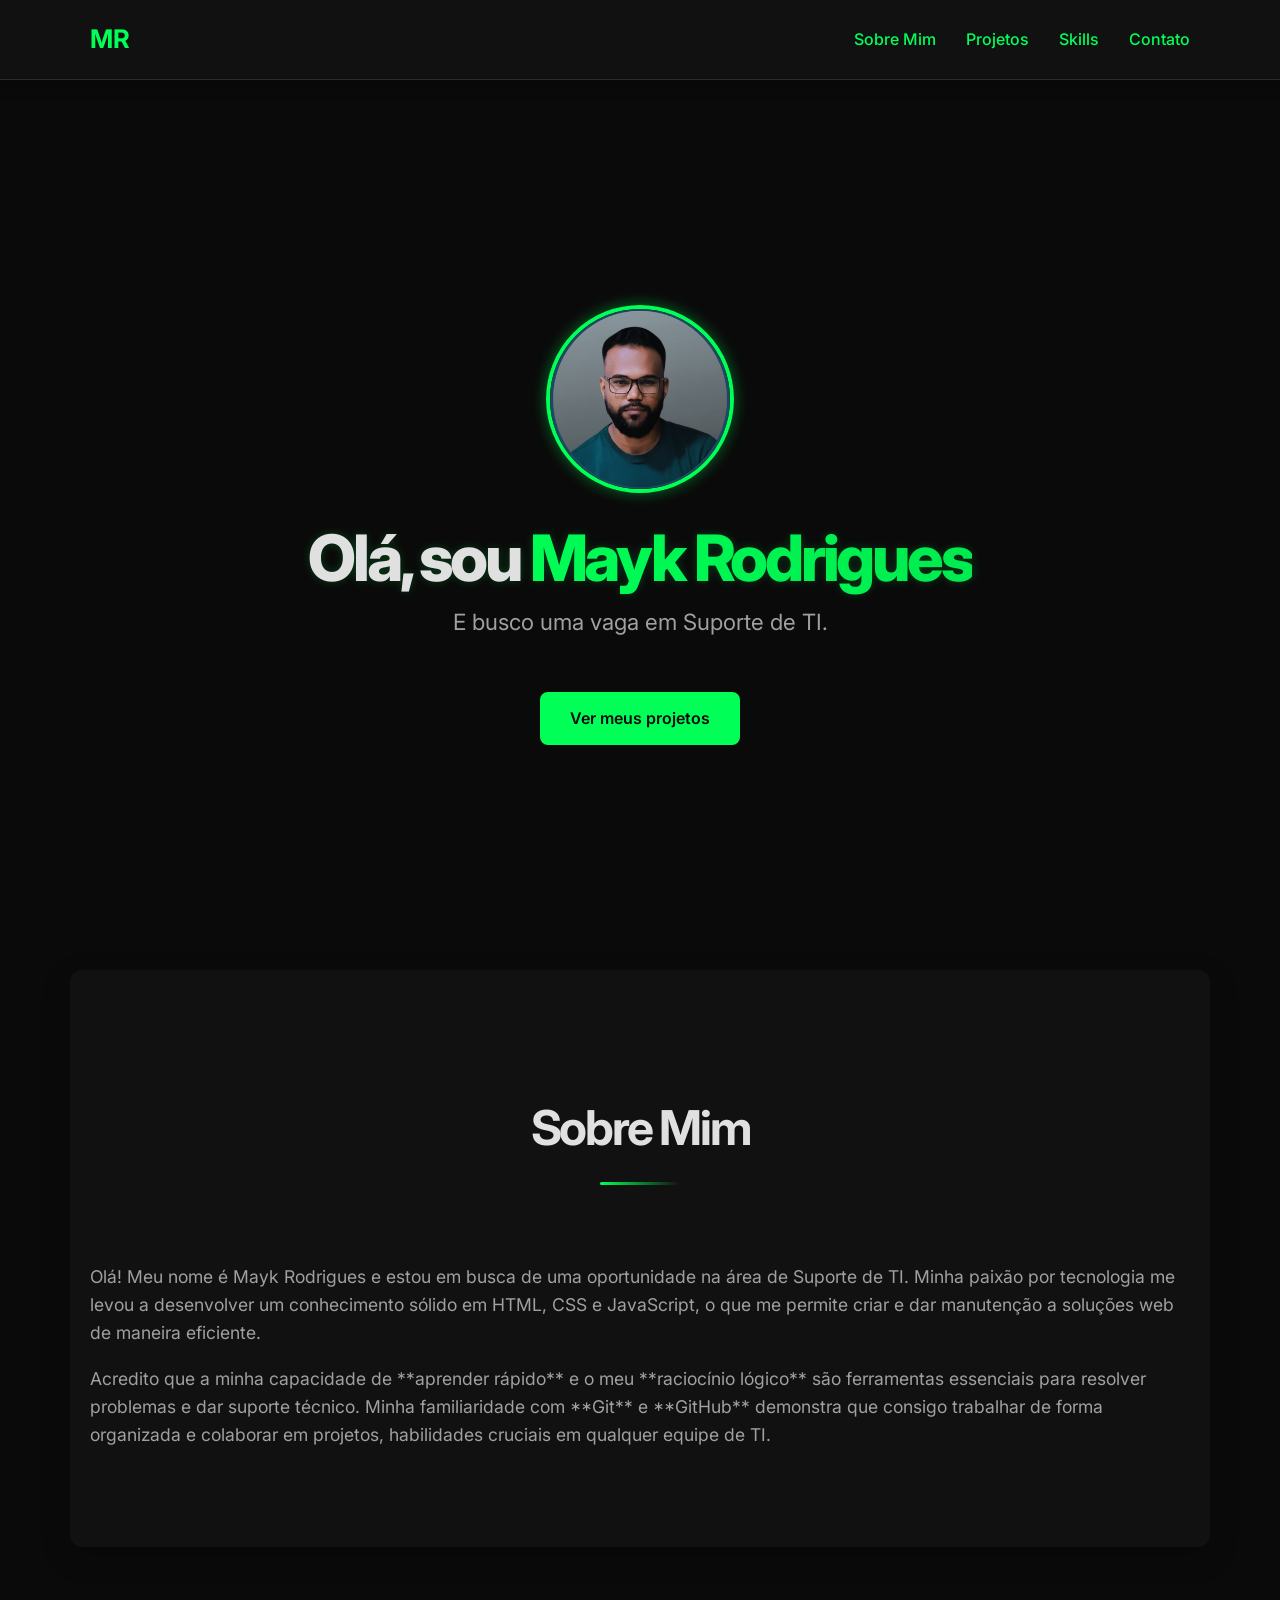
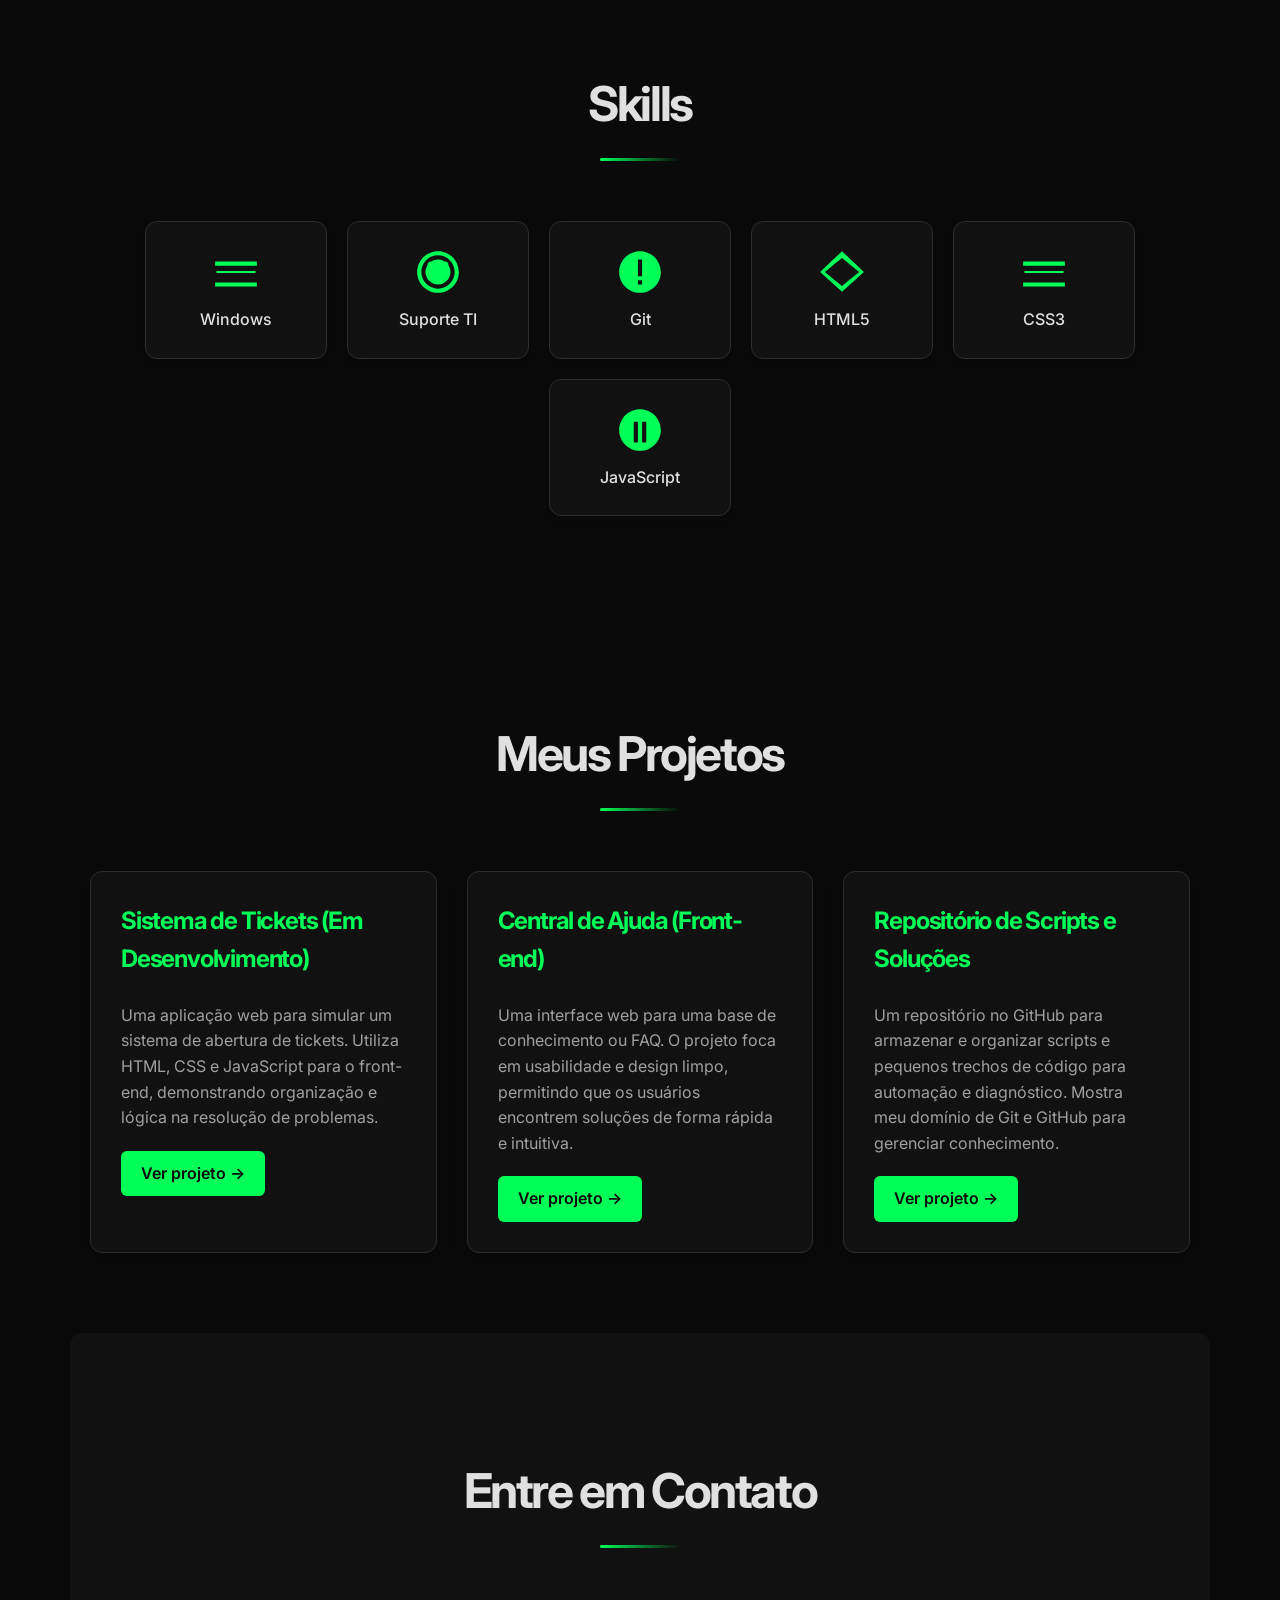
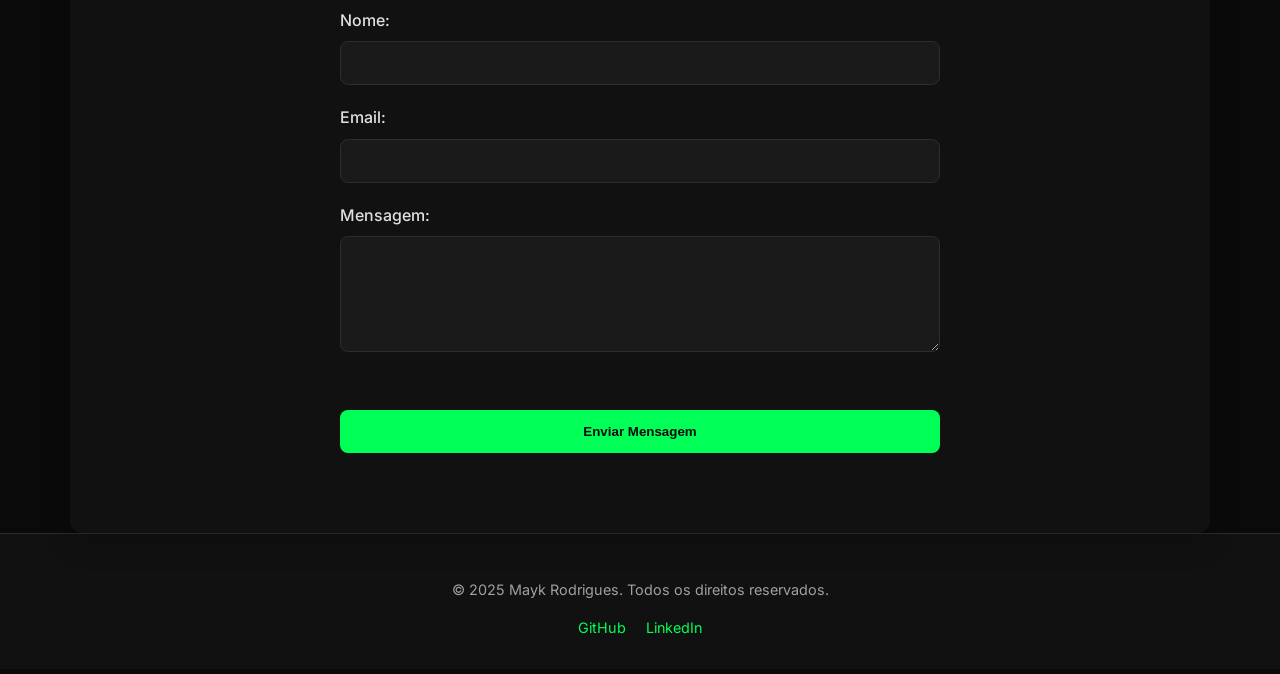
==== html/index.html @ 735a3ff5 "bugs corrigidos no index.html e style.css" ====
<!DOCTYPE html>
<html lang="pt-BR">
<head>
    <meta charset="UTF-8">
    <meta name="viewport" content="width=device-width, initial-scale=1.0">
    <title>Portfólio de Mayk Rodrigues - Suporte de TI</title>
    <link rel="preconnect" href="https://fonts.googleapis.com">
    <link rel="preconnect" href="https://fonts.gstatic.com" crossorigin>
    <link href="https://fonts.googleapis.com/css2?family=Inter:wght@300;400;500;600;700&display=swap" rel="stylesheet">
    <link href="https://unpkg.com/aos@2.3.1/dist/aos.css" rel="stylesheet">
    <link rel="stylesheet" href="/css/style.css">
</head>
<body>
    <header>
        <nav>
            <div class="logo">MR</div>
            <ul id="nav-list">
                <li><a href="#sobre">Sobre Mim</a></li>
                <li><a href="#projetos">Projetos</a></li>
                <li><a href="#skills">Skills</a></li>
                <li><a href="#contato">Contato</a></li>
            </ul>
            <div class="menu-toggle" id="menu-toggle">
                <span></span>
                <span></span>
                <span></span>
            </div>
        </nav>
    </header>

    <main>
        <section id="hero">
            <img src="/assets/perfil.png" 
                 alt="Foto de perfil de Mayk Rodrigues" 
                 class="profile-picture"
                 onerror="this.onerror=null;this.src='https://placehold.co/180x180/1A1A1A/A0A0A0?text=Foto'">
            <h1>Olá, sou <span>Mayk Rodrigues</span></h1>
            <p>E busco uma vaga em Suporte de TI.</p>
            <a href="#projetos" class="cta-button">Ver meus projetos</a>
        </section>

        <section id="sobre" data-aos="fade-up">
            <h2 class="section-title">Sobre Mim</h2>
            <div class="about-content">
                <div>
                    <p>Olá! Meu nome é Mayk Rodrigues e estou em busca de uma oportunidade na área de Suporte de TI. Minha paixão por tecnologia me levou a desenvolver um conhecimento sólido em HTML, CSS e JavaScript, o que me permite criar e dar manutenção a soluções web de maneira eficiente.</p>
                    <p>Acredito que a minha capacidade de **aprender rápido** e o meu **raciocínio lógico** são ferramentas essenciais para resolver problemas e dar suporte técnico. Minha familiaridade com **Git** e **GitHub** demonstra que consigo trabalhar de forma organizada e colaborar em projetos, habilidades cruciais em qualquer equipe de TI.</p>
                </div>
            </div>
        </section>

        <section id="skills" data-aos="fade-up">
            <h2 class="section-title">Skills</h2>
            <div class="skills-grid">
                <div class="skill-card">
                    <svg class="skill-icon" viewBox="0 0 24 24" fill="currentColor">
                        <path d="M2.5 12a.5.5 0 0 1 .5-.5h18a.5.5 0 0 1 0 1h-18a.5.5 0 0 1-.5-.5zM2 17h20v2H2v-2zM22 7H2v2h20V7z"/>
                    </svg>
                    <span>Windows</span>
                </div>
                <div class="skill-card">
                    <svg class="skill-icon" viewBox="0 0 24 24" fill="currentColor">
                        <path d="M12 2C6.48 2 2 6.48 2 12s4.48 10 10 10 10-4.48 10-10S17.52 2 12 2zm0 18c-4.41 0-8-3.59-8-8s3.59-8 8-8 8 3.59 8 8-3.59 8-8 8zM15.5 10c-.83 0-1.5-.67-1.5-1.5s.67-1.5 1.5-1.5 1.5.67 1.5 1.5-.67 1.5-1.5 1.5zM8.5 10c-.83 0-1.5-.67-1.5-1.5s.67-1.5 1.5-1.5 1.5.67 1.5 1.5-.67 1.5-1.5 1.5zM12 18c-3.31 0-6-2.69-6-6s2.69-6 6-6 6 2.69 6 6-2.69 6-6 6zm-2.5-4h5v2h-5z"/>
                    </svg>
                    <span>Suporte TI</span>
                </div>
                <div class="skill-card">
                    <svg class="skill-icon" viewBox="0 0 24 24" fill="currentColor">
                        <path d="M12 2C6.48 2 2 6.48 2 12s4.48 10 10 10 10-4.48 10-10S17.52 2 12 2zm1 16h-2v-2h2v2zm0-4h-2V6h2v8z"/>
                    </svg>
                    <span>Git</span>
                </div>
                <div class="skill-card">
                    <svg class="skill-icon" viewBox="0 0 24 24" fill="currentColor">
                        <path d="M22.5 12L12 2 1.5 12h2.25L12 5.25 20.25 12h2.25zM12 21.5L1.5 12h2.25L12 18.75 20.25 12h2.25L12 21.5z"/>
                    </svg>
                    <span>HTML5</span>
                </div>
                <div class="skill-card">
                    <svg class="skill-icon" viewBox="0 0 24 24" fill="currentColor">
                        <path d="M2.5 12a.5.5 0 0 1 .5-.5h18a.5.5 0 0 1 0 1h-18a.5.5 0 0 1-.5-.5zM2 17h20v2H2v-2zM22 7H2v2h20V7z"/>
                    </svg>
                    <span>CSS3</span>
                </div>
                <div class="skill-card">
                    <svg class="skill-icon" viewBox="0 0 24 24" fill="currentColor">
                        <path d="M12 2C6.48 2 2 6.48 2 12s4.48 10 10 10 10-4.48 10-10S17.52 2 12 2zm-1 16H9V8h2v10zm4 0h-2V8h2v10z"/>
                    </svg>
                    <span>JavaScript</span>
                </div>
            </div>
        </section>

        <section id="projetos" data-aos="fade-up">
            <h2 class="section-title">Meus Projetos</h2>
            <div class="project-grid">
                <div class="project-card" data-aos="fade-up" data-aos-delay="100">
                    <h3>Sistema de Tickets (Em Desenvolvimento)</h3>
                    <p>Uma aplicação web para simular um sistema de abertura de tickets. Utiliza HTML, CSS e JavaScript para o front-end, demonstrando organização e lógica na resolução de problemas.</p>
                    <a href="#" class="view-project">Ver projeto &rarr;</a>
                </div>
                <div class="project-card" data-aos="fade-up" data-aos-delay="200">
                    <h3>Central de Ajuda (Front-end)</h3>
                    <p>Uma interface web para uma base de conhecimento ou FAQ. O projeto foca em usabilidade e design limpo, permitindo que os usuários encontrem soluções de forma rápida e intuitiva.</p>
                    <a href="#" class="view-project">Ver projeto &rarr;</a>
                </div>
                <div class="project-card" data-aos="fade-up" data-aos-delay="300">
                    <h3>Repositório de Scripts e Soluções</h3>
                    <p>Um repositório no GitHub para armazenar e organizar scripts e pequenos trechos de código para automação e diagnóstico. Mostra meu domínio de Git e GitHub para gerenciar conhecimento.</p>
                    <a href="#" class="view-project">Ver projeto &rarr;</a>
                </div>
            </div>
        </section>

        <section id="contato" data-aos="fade-up">
            <h2 class="section-title">Entre em Contato</h2>
            <form id="contact-form">
                <div class="form-group">
                    <label for="name">Nome:</label>
                    <input type="text" id="name" name="name" required>
                </div>
                <div class="form-group">
                    <label for="email">Email:</label>
                    <input type="email" id="email" name="email" required>
                </div>
                <div class="form-group">
                    <label for="message">Mensagem:</label>
                    <textarea id="message" name="message" rows="5" required></textarea>
                </div>
                <button type="submit" class="cta-button">Enviar Mensagem</button>
            </form>
            <div id="form-message" class="hidden"></div>
        </section>
    </main>

    <footer>
        <p>&copy; 2025 Mayk Rodrigues. Todos os direitos reservados.</p>
        <div class="social-links">
            <a href="https://github.com/seu-usuario" target="_blank">GitHub</a>
            <a href="https://linkedin.com/in/seu-usuario" target="_blank">LinkedIn</a>
        </div>
    </footer>

    <script src="https://unpkg.com/aos@2.3.1/dist/aos.js" defer></script>
    <script src="/js/javascript.js" defer></script>
</body>
</html>
---- css/style.css ----
/* CSS Variables for a clean color palette */
:root {
    --bg-dark: #0A0A0A;
    --bg-medium: #111111;
    --bg-light: #1A1A1A;
    --accent-green: #00FF57;
    --accent-green-dark: #00E64E;
    --text-primary: #E0E0E0;
    --text-secondary: #A0A0A0;
    --border-color: #2D2D2D;
    --card-shadow: 0 4px 20px rgba(0, 255, 87, 0.1);
}

/* Base styles */
body {
    font-family: 'Inter', sans-serif;
    background-color: var(--bg-dark);
    color: var(--text-primary);
    line-height: 1.6;
    margin: 0;
    padding: 0;
    scroll-behavior: smooth;
    overflow-x: hidden;
}

h1, h2, h3 {
    font-weight: 700;
    color: var(--text-primary);
    letter-spacing: -0.05em;
}

a {
    text-decoration: none;
    color: var(--accent-green);
    transition: color 0.3s ease;
}

a:hover {
    color: var(--accent-green-dark);
}

section {
    padding: 80px 20px;
    max-width: 1100px;
    margin: 0 auto;
}

/* Header & Navigation */
header {
    background-color: var(--bg-medium);
    padding: 1.2rem 0;
    position: sticky;
    top: 0;
    z-index: 1000;
    box-shadow: 0 4px 15px rgba(0, 0, 0, 0.3);
    border-bottom: 1px solid var(--border-color);
}

nav {
    display: flex;
    justify-content: space-between;
    align-items: center;
    max-width: 1100px;
    margin: 0 auto;
    padding: 0 20px;
}

.logo {
    font-size: 1.6rem;
    font-weight: 700;
    color: var(--accent-green);
}

nav ul {
    list-style: none;
    display: flex;
    margin: 0;
    padding: 0;
    gap: 30px;
}

nav ul li a {
    font-weight: 500;
    transition: color 0.3s ease, transform 0.3s ease;
    position: relative;
}

/* Sublinhado animado */
nav ul li a::after {
    content: '';
    position: absolute;
    width: 0;
    height: 2px;
    bottom: -5px;
    left: 0;
    background-color: var(--accent-green);
    transition: width 0.3s ease;
}

nav ul li a:hover {
    color: var(--accent-green);
    transform: translateY(-2px);
}

nav ul li a:hover::after {
    width: 100%;
}


.menu-toggle {
    display: none;
    cursor: pointer;
    flex-direction: column;
    gap: 6px;
}

.menu-toggle span {
    width: 25px;
    height: 3px;
    background-color: var(--text-primary);
    border-radius: 2px;
    transition: all 0.3s ease;
}

/* Hero Section */
#hero {
    display: flex;
    flex-direction: column;
    justify-content: center;
    align-items: center;
    min-height: calc(90vh - 80px); /* Ajustado para subir a seção */
    text-align: center;
    position: relative;
}


.profile-picture {
    width: 180px;
    height: 180px;
    border-radius: 50%;
    border: 4px solid var(--accent-green);
    object-fit: cover;
    margin-bottom: 30px;
    animation: fadeInScale 1s ease-out;
    box-shadow: 0 0 15px rgba(0, 255, 87, 0.4);
}

#hero h1 {
    font-size: clamp(2.5rem, 5vw, 4.5rem);
    margin: 0;
    line-height: 1.1;
    font-weight: 800;
    text-shadow: 0 0 10px rgba(0, 255, 87, 0.2);
    animation: fadeInScale 1s ease-out;
}

#hero h1 span {
    font-weight: 800;
    background: linear-gradient(45deg, var(--accent-green), var(--accent-green-dark));
    -webkit-background-clip: text;
    -webkit-text-fill-color: transparent;
}

#hero p {
    font-size: clamp(1rem, 2vw, 1.4rem);
    color: var(--text-secondary);
    margin-top: 10px;
    animation: fadeIn 1.2s ease-out;
}

.cta-button {
    display: inline-block;
    background: var(--accent-green);
    color: var(--bg-dark);
    padding: 14px 30px;
    border-radius: 8px;
    font-weight: 600;
    transition: transform 0.3s ease, box-shadow 0.3s ease;
    margin-top: 30px;
    border: none;
    cursor: pointer;
}

.cta-button:hover {
    transform: translateY(-3px);
    box-shadow: 0 8px 25px rgba(0, 255, 87, 0.4);
}

/* About & Projects Sections */
.section-title {
    text-align: center;
    font-size: clamp(2rem, 4vw, 3rem);
    margin-bottom: 60px;
    position: relative;
    font-weight: 700;
}

.section-title::after {
    content: '';
    display: block;
    width: 80px;
    height: 3px;
    background: linear-gradient(90deg, var(--accent-green), transparent);
    margin: 15px auto 0;
    border-radius: 2px;
}

#sobre {
    background-color: var(--bg-medium);
    border-radius: 12px;
    box-shadow: 0 10px 30px rgba(0, 0, 0, 0.2);
}

.about-content {
    display: grid;
    grid-template-columns: 1fr;
    gap: 40px;
    text-align: left;
}

.about-content p {
    font-size: 1.1rem;
    color: var(--text-secondary);
}

.skills-container {
    display: flex;
    justify-content: center;
    align-items: center;
    flex-direction: column;
}

.skills-grid {
    display: flex;
    flex-wrap: wrap;
    justify-content: center;
    gap: 20px;
    margin-top: 20px;
}

.skill-card {
    display: flex;
    flex-direction: column;
    align-items: center;
    justify-content: center;
    text-align: center;
    background-color: var(--bg-medium);
    color: var(--accent-green);
    padding: 25px 30px;
    border-radius: 12px;
    box-shadow: 0 4px 15px rgba(0, 0, 0, 0.3);
    border: 1px solid var(--border-color);
    transition: transform 0.3s ease, box-shadow 0.3s ease;
    width: 120px; /* fixed width for better grid alignment */
}

.skill-card:hover {
    transform: translateY(-5px);
    box-shadow: var(--card-shadow);
}

.skill-icon {
    width: 50px;
    height: 50px;
    margin-bottom: 10px;
    fill: var(--accent-green);
    transition: fill 0.3s ease;
}

.skill-card:hover .skill-icon {
    fill: var(--accent-green-dark);
}

.skill-card span {
    font-weight: 500;
    color: var(--text-primary);
}


.project-grid {
    display: grid;
    grid-template-columns: repeat(auto-fit, minmax(300px, 1fr));
    gap: 30px;
    margin-top: 40px;
}

.project-card {
    background-color: var(--bg-medium);
    padding: 30px;
    border-radius: 12px;
    box-shadow: 0 4px 15px rgba(0, 0, 0, 0.3);
    border: 1px solid var(--border-color);
    transition: transform 0.3s ease, box-shadow 0.3s ease;
}

.project-card:hover {
    transform: translateY(-8px);
    box-shadow: var(--card-shadow);
}

.project-card h3 {
    color: var(--accent-green);
    margin-top: 0;
    font-size: 1.5rem;
}

.project-card p {
    color: var(--text-secondary);
    margin-bottom: 20px;
}

.view-project {
    display: inline-block;
    background-color: var(--accent-green);
    color: var(--bg-dark);
    padding: 10px 20px;
    border-radius: 6px;
    font-weight: 600;
    transition: transform 0.2s ease, background-color 0.3s ease;
}

.view-project:hover {
    transform: scale(1.05);
    background-color: var(--accent-green-dark);
}


/* Contact Form */
#contato {
    background-color: var(--bg-medium);
    border-radius: 12px;
    box-shadow: 0 10px 30px rgba(0, 0, 0, 0.2);
}

#contato form {
    max-width: 600px;
    margin: 0 auto;
    display: flex;
    flex-direction: column;
    gap: 20px;
}

.form-group label {
    display: block;
    margin-bottom: 8px;
    font-weight: 500;
    color: var(--text-primary);
}

.form-group input,
.form-group textarea {
    width: 100%;
    padding: 12px;
    border: 1px solid var(--border-color);
    border-radius: 8px;
    background-color: var(--bg-light);
    color: var(--text-primary);
    font-size: 1rem;
    box-sizing: border-box;
    transition: border-color 0.3s ease, box-shadow 0.3s ease;
}

.form-group input:focus,
.form-group textarea:focus {
    outline: none;
    border-color: var(--accent-green);
    box-shadow: 0 0 10px rgba(0, 255, 87, 0.5);
}

#form-message {
    margin-top: 10px;
    padding: 15px;
    border-radius: 8px;
    font-weight: 600;
    text-align: center;
}

#form-message.success {
    background-color: #008000;
    color: white;
}

#form-message.error {
    background-color: #A00000;
    color: white;
}

.hidden {
    display: none;
}

/* Footer */
footer {
    background-color: var(--bg-medium);
    text-align: center;
    padding: 30px 20px;
    color: var(--text-secondary);
    border-top: 1px solid var(--border-color);
    font-size: 0.9rem;
}

.social-links {
    margin-top: 15px;
    display: flex;
    justify-content: center;
    gap: 20px;
}

/* Animations */
@keyframes fadeIn {
    from { opacity: 0; }
    to { opacity: 1; }
}

@keyframes fadeInScale {
    from { opacity: 0; transform: scale(0.95); }
    to { opacity: 1; transform: scale(1); }
}

/* Media Queries for Responsiveness */
@media (max-width: 768px) {
    nav ul {
        display: none;
        flex-direction: column;
        position: absolute;
        top: 80px;
        left: 0;
        width: 100%;
        background-color: var(--bg-medium);
        border-top: 1px solid var(--border-color);
        box-shadow: 0 5px 15px rgba(0, 0, 0, 0.4);
    }
    nav ul.active {
        display: flex;
    }
    nav ul li {
        text-align: center;
        margin: 0;
    }
    nav ul li a {
        display: block;
        padding: 15px;
    }
    .menu-toggle {
        display: flex;
    }
}
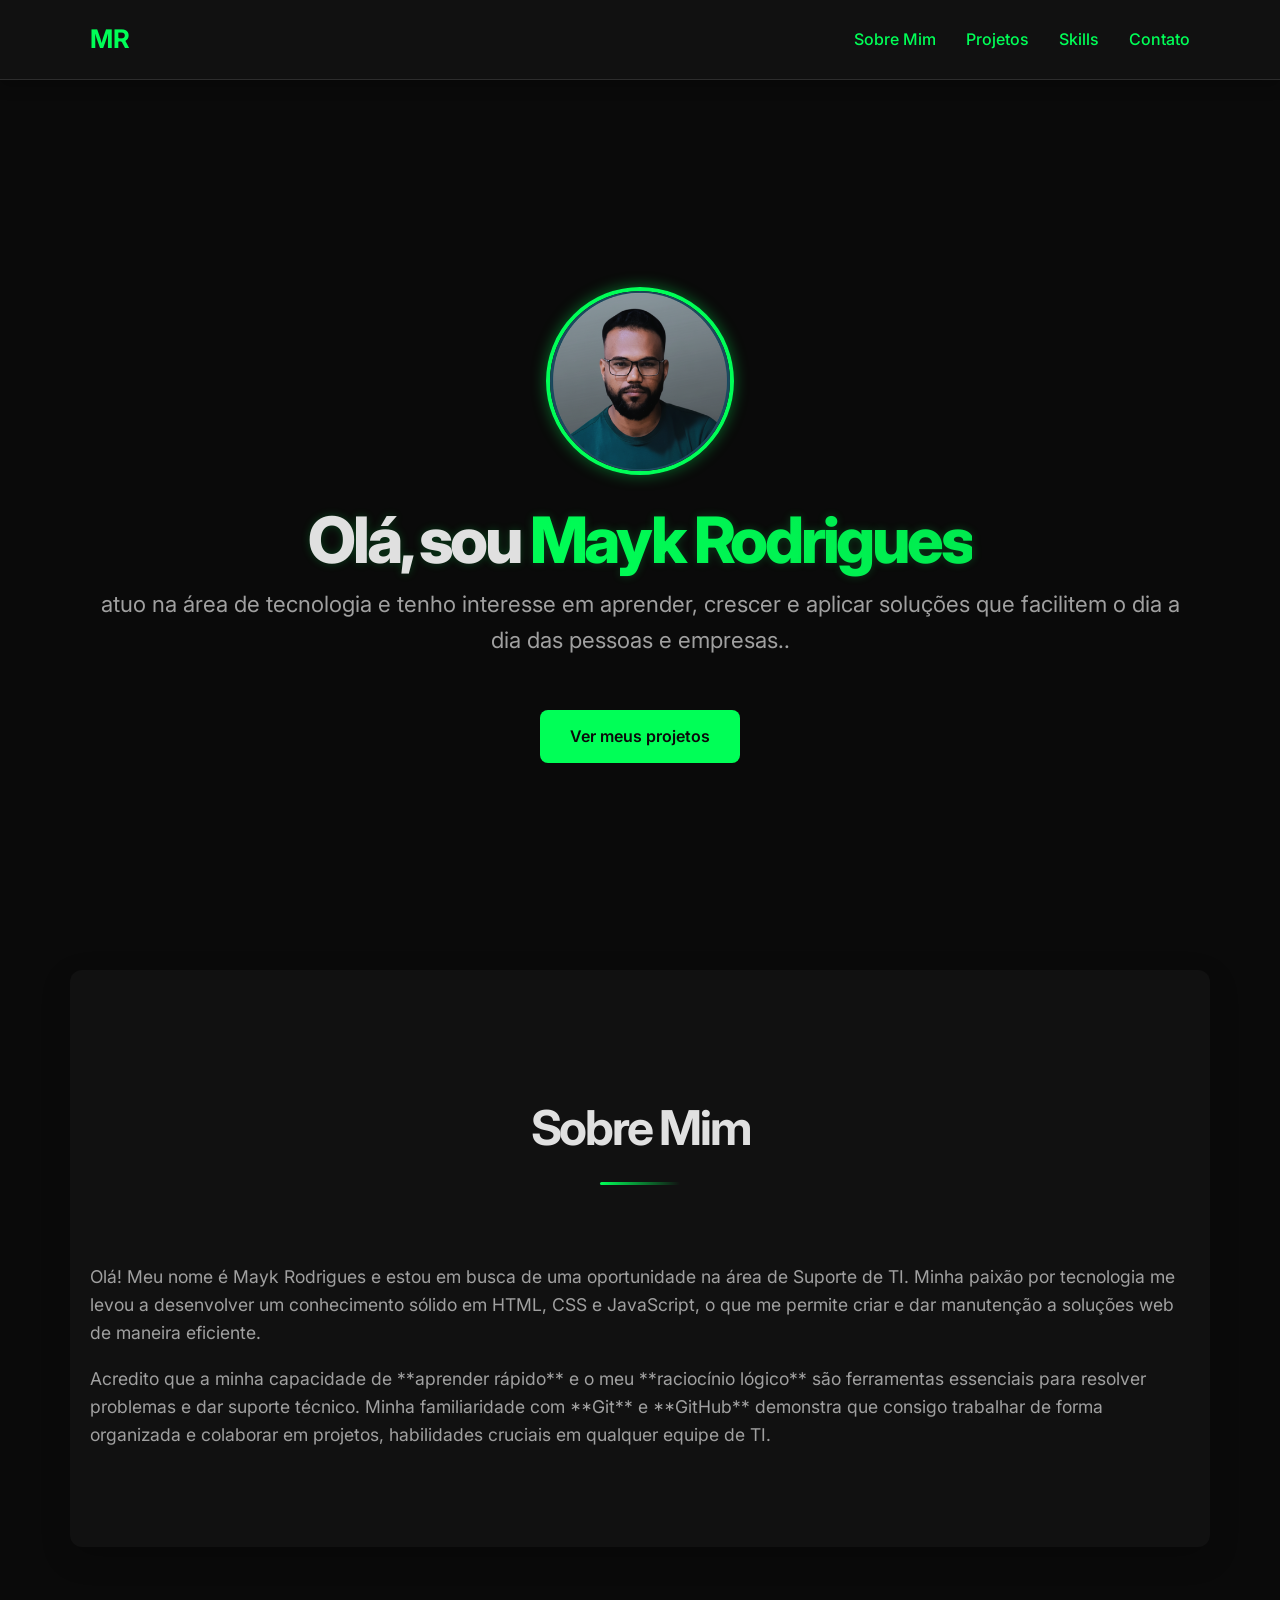
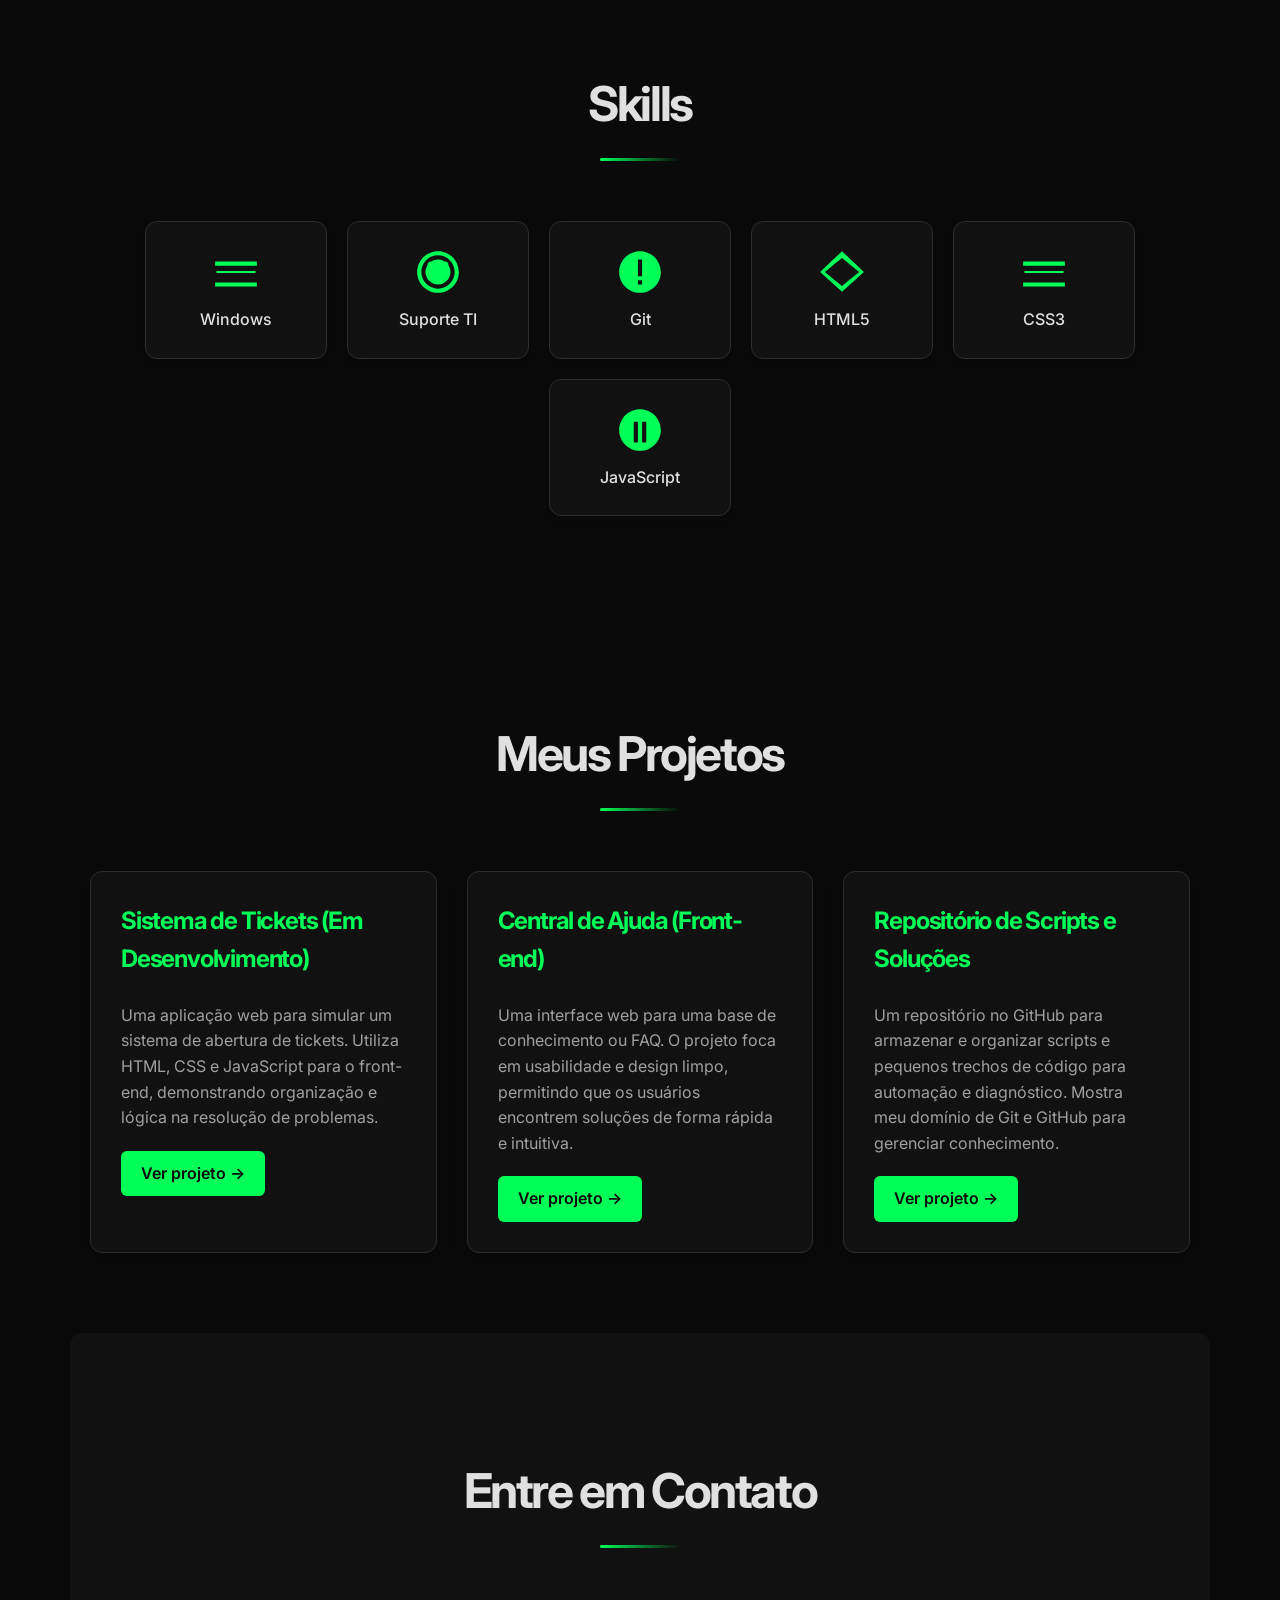
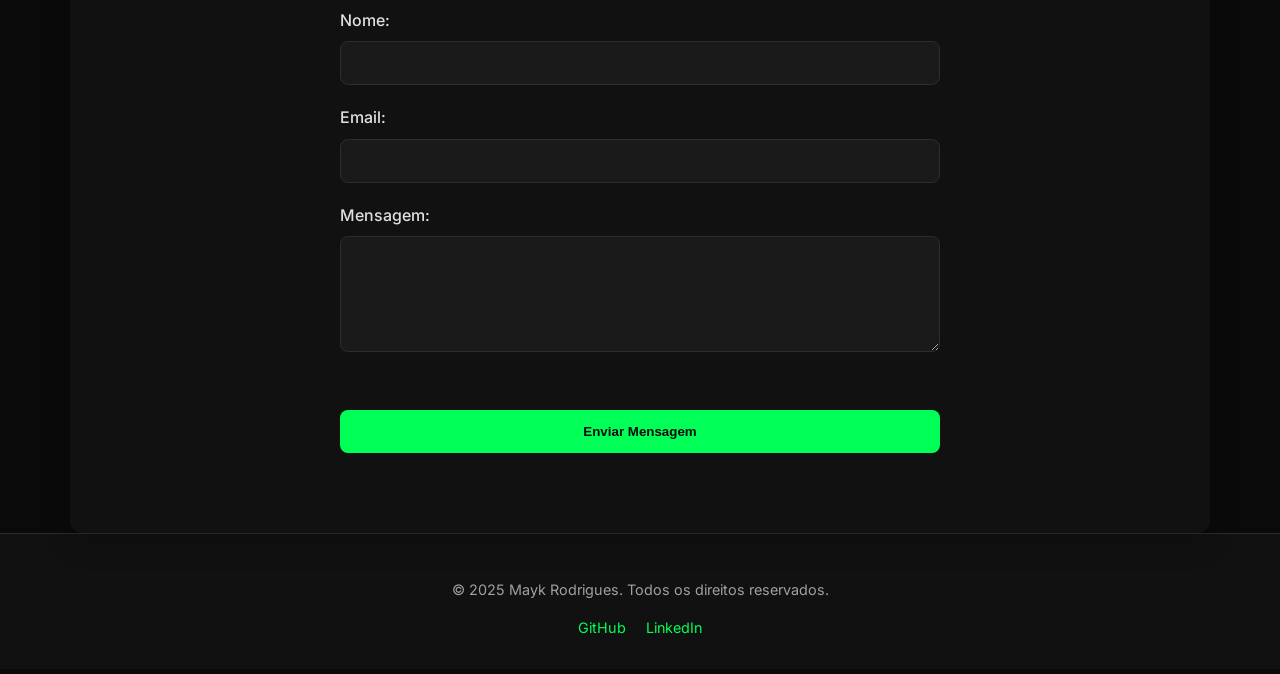
==== commit 500063e3: "alteraçao no style,css" ====
--- a/html/index.html
+++ b/html/index.html
@@ -35,7 +35,7 @@
                  class="profile-picture"
                  onerror="this.onerror=null;this.src='https://placehold.co/180x180/1A1A1A/A0A0A0?text=Foto'">
             <h1>Olá, sou <span>Mayk Rodrigues</span></h1>
-            <p>E busco uma vaga em Suporte de TI.</p>
+            <p>atuo na área de tecnologia e tenho interesse em aprender, crescer e aplicar soluções que facilitem o dia a dia das pessoas e empresas..</p>
             <a href="#projetos" class="cta-button">Ver meus projetos</a>
         </section>
 
--- a/css/style.css
+++ b/css/style.css
@@ -165,7 +165,7 @@
     font-size: clamp(1rem, 2vw, 1.4rem);
     color: var(--text-secondary);
     margin-top: 10px;
-    animation: fadeIn 1.2s ease-out;
+    animation: fadeIn 1.3s ease-out;
 }
 
 .cta-button {
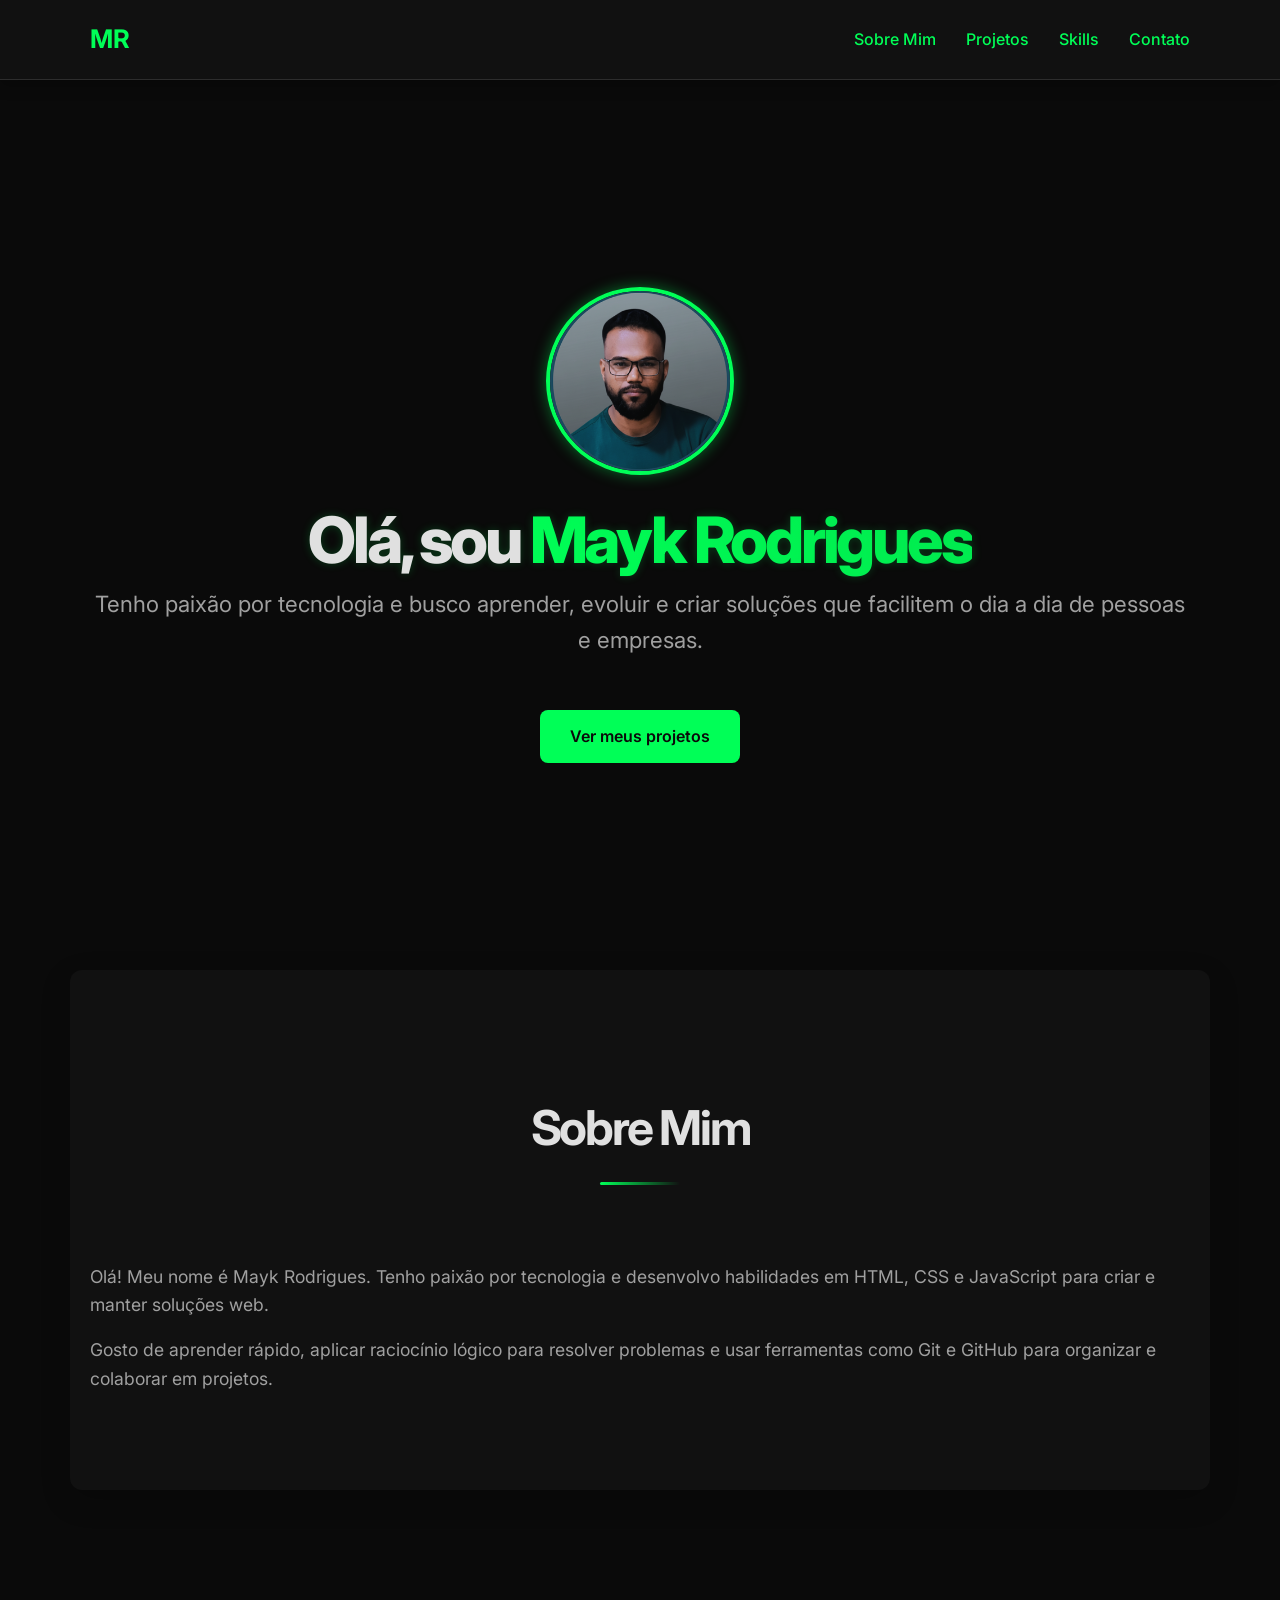
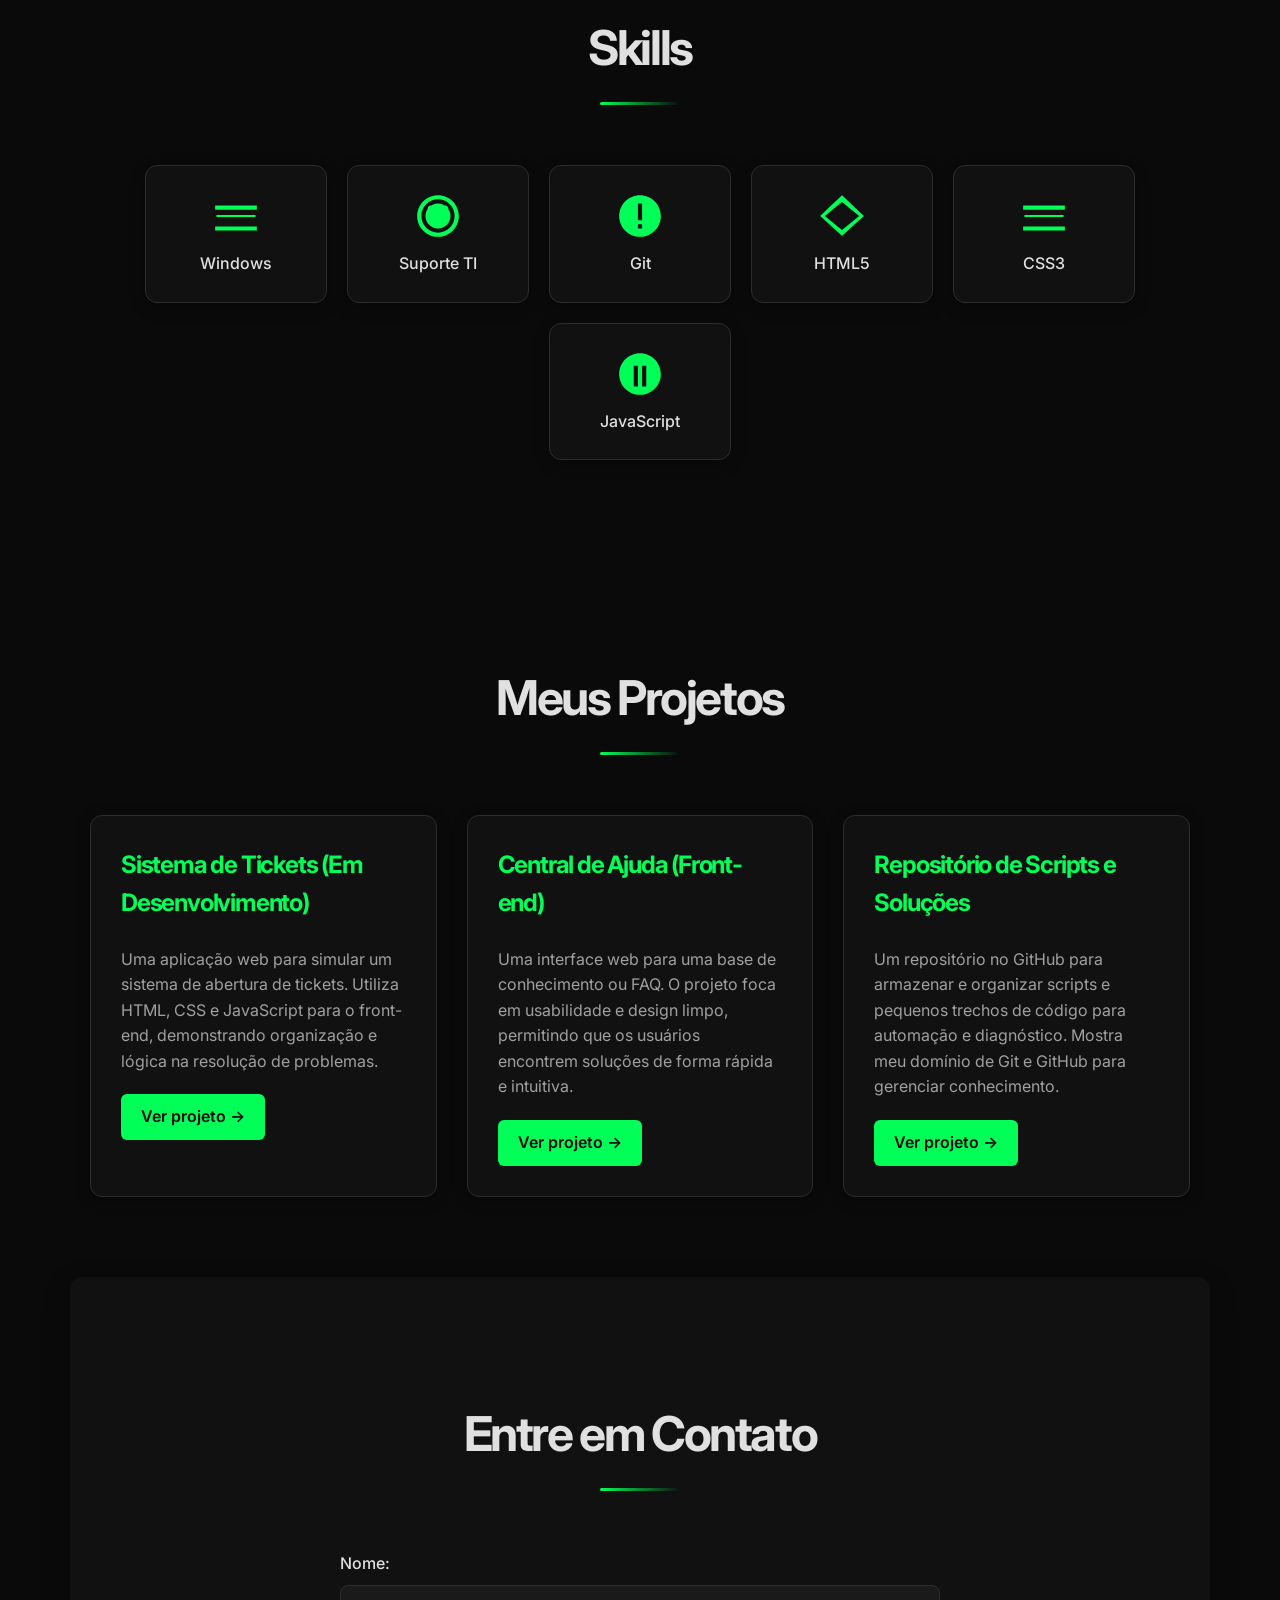
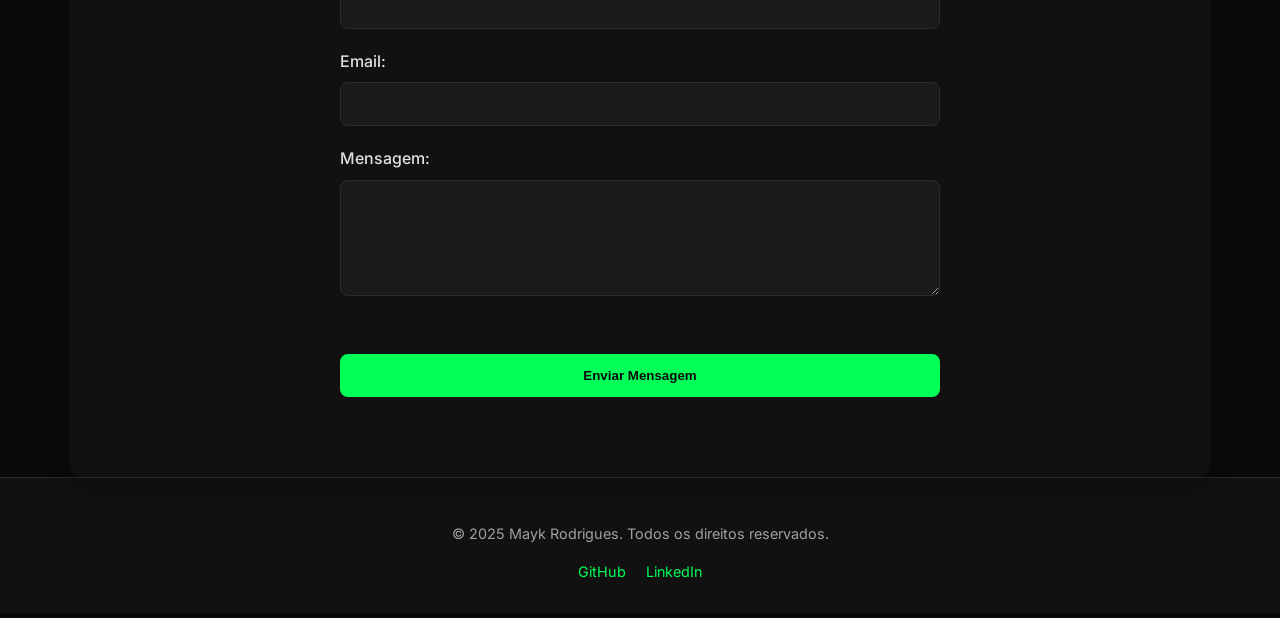
==== commit 1db3e0da: "alteraçoes nos textos do index.html" ====
--- a/html/index.html
+++ b/html/index.html
@@ -35,7 +35,7 @@
                  class="profile-picture"
                  onerror="this.onerror=null;this.src='https://placehold.co/180x180/1A1A1A/A0A0A0?text=Foto'">
             <h1>Olá, sou <span>Mayk Rodrigues</span></h1>
-            <p>atuo na área de tecnologia e tenho interesse em aprender, crescer e aplicar soluções que facilitem o dia a dia das pessoas e empresas..</p>
+            <p>Tenho paixão por tecnologia e busco aprender, evoluir e criar soluções que facilitem o dia a dia de pessoas e empresas.</p>
             <a href="#projetos" class="cta-button">Ver meus projetos</a>
         </section>
 
@@ -43,8 +43,9 @@
             <h2 class="section-title">Sobre Mim</h2>
             <div class="about-content">
                 <div>
-                    <p>Olá! Meu nome é Mayk Rodrigues e estou em busca de uma oportunidade na área de Suporte de TI. Minha paixão por tecnologia me levou a desenvolver um conhecimento sólido em HTML, CSS e JavaScript, o que me permite criar e dar manutenção a soluções web de maneira eficiente.</p>
-                    <p>Acredito que a minha capacidade de **aprender rápido** e o meu **raciocínio lógico** são ferramentas essenciais para resolver problemas e dar suporte técnico. Minha familiaridade com **Git** e **GitHub** demonstra que consigo trabalhar de forma organizada e colaborar em projetos, habilidades cruciais em qualquer equipe de TI.</p>
+                    <p>Olá! Meu nome é Mayk Rodrigues.
+                     Tenho paixão por tecnologia e desenvolvo habilidades em HTML, CSS e JavaScript para criar e manter soluções web.</p>
+                    <p>Gosto de aprender rápido, aplicar raciocínio lógico para resolver problemas e usar ferramentas como Git e GitHub para organizar e colaborar em projetos.</p>
                 </div>
             </div>
         </section>
--- a/css/style.css
+++ b/css/style.css
@@ -165,7 +165,7 @@
     font-size: clamp(1rem, 2vw, 1.4rem);
     color: var(--text-secondary);
     margin-top: 10px;
-    animation: fadeIn 1.3s ease-out;
+    animation: fadeIn 1.2s ease-out;
 }
 
 .cta-button {
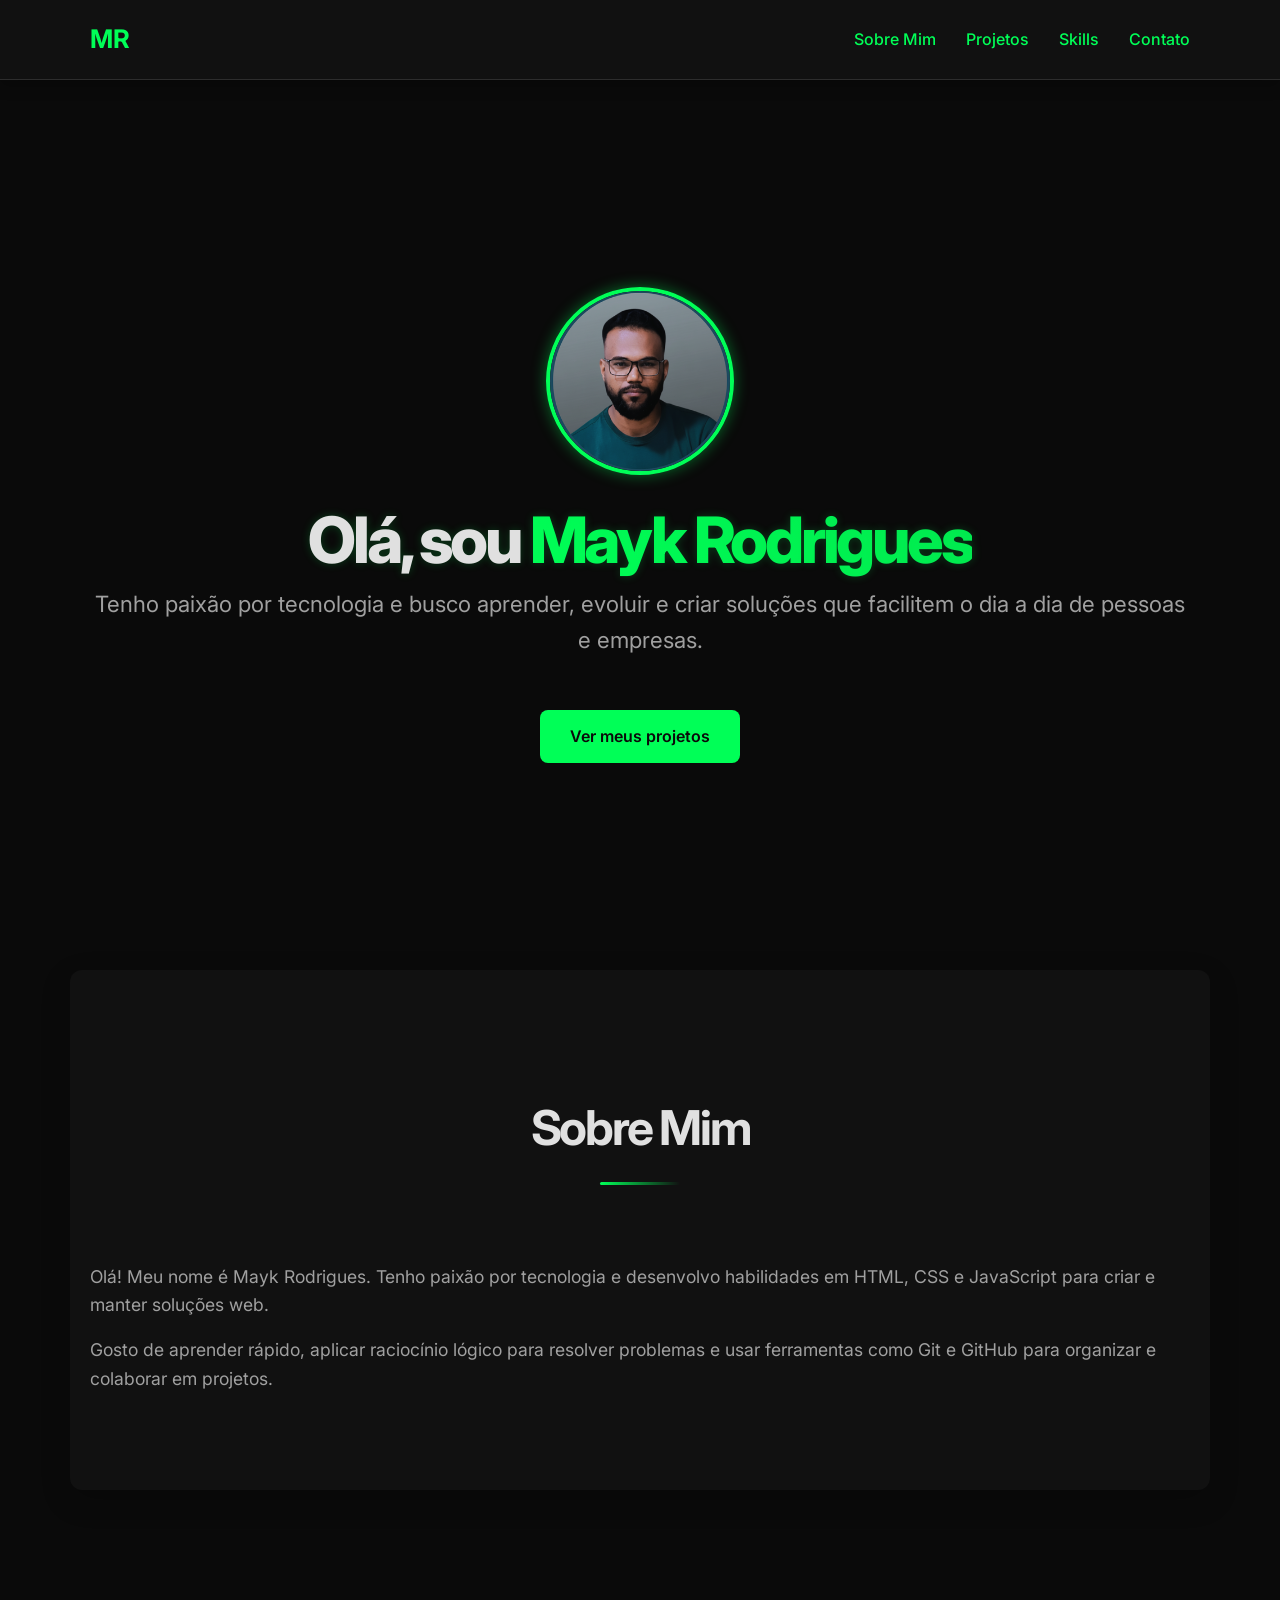
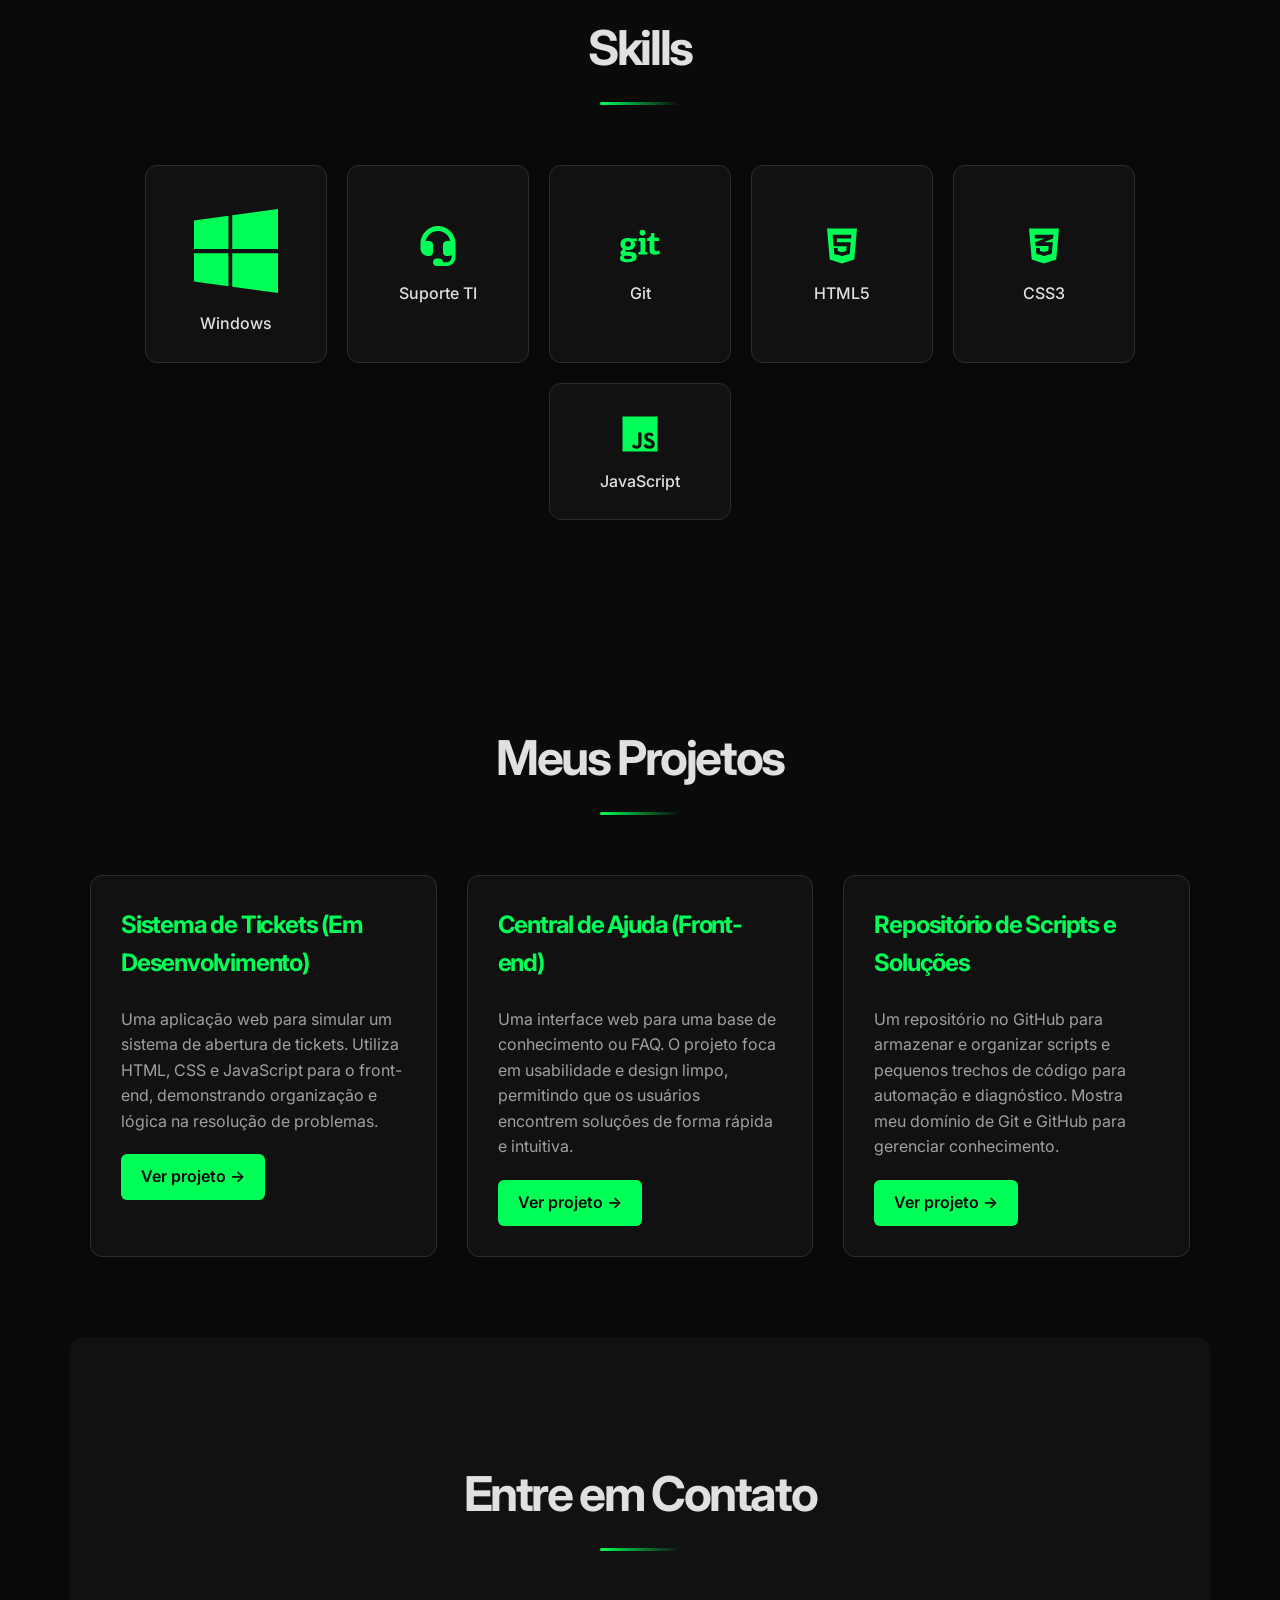
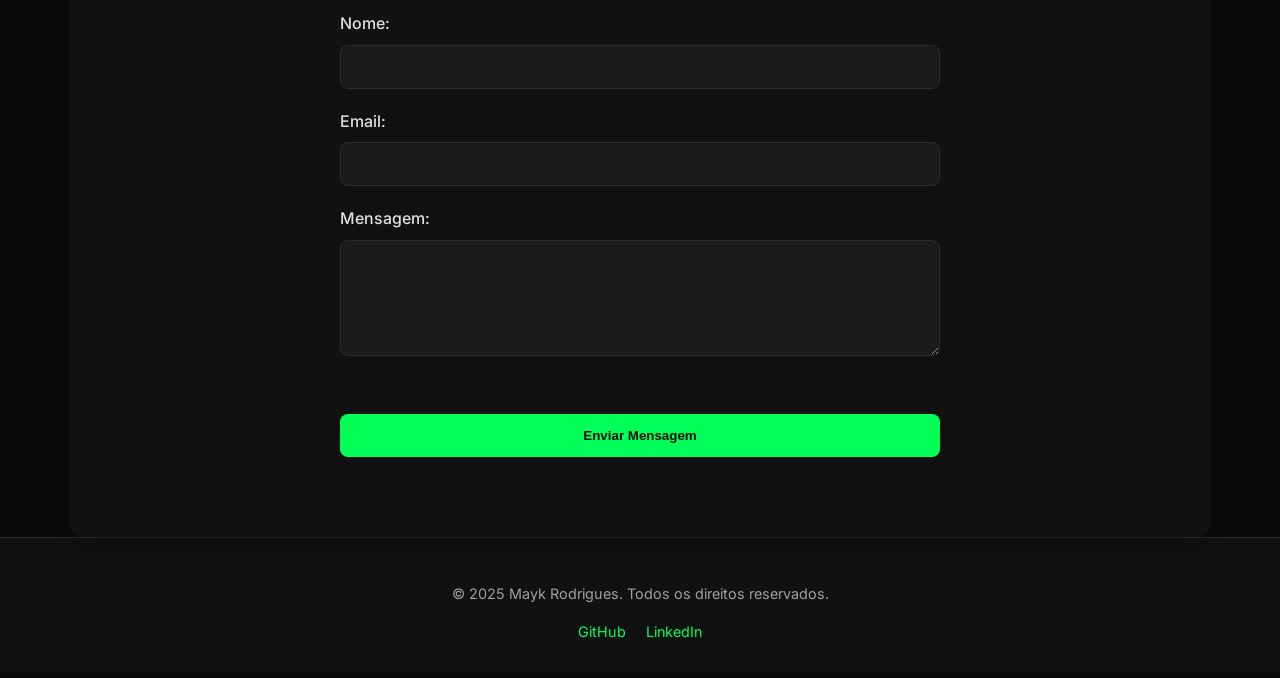
==== commit 1932aded: "alteraçao nos icons" ====
--- a/html/index.html
+++ b/html/index.html
@@ -54,38 +54,35 @@
             <h2 class="section-title">Skills</h2>
             <div class="skills-grid">
                 <div class="skill-card">
-                    <svg class="skill-icon" viewBox="0 0 24 24" fill="currentColor">
-                        <path d="M2.5 12a.5.5 0 0 1 .5-.5h18a.5.5 0 0 1 0 1h-18a.5.5 0 0 1-.5-.5zM2 17h20v2H2v-2zM22 7H2v2h20V7z"/>
-                    </svg>
+                    <svg xmlns="http://www.w3.org/2000/svg" fill="currentColor" viewBox="0 0 640 640"><!--!Font Awesome Free v7.0.1 by @fontawesome - https://fontawesome.com License - https://fontawesome.com/license/free Copyright 2025 Fonticons, Inc.--><path d="M96 157.7L279.6 132.4L279.6 309.8L96 309.8L96 157.7zM96 482.3L279.6 507.6L279.6 332.4L96 332.4L96 482.3zM299.8 510.3L544 544L544 332.4L299.8 332.4L299.8 510.3zM299.8 129.7L299.8 309.8L544 309.8L544 96L299.8 129.7z"/></svg>
                     <span>Windows</span>
                 </div>
                 <div class="skill-card">
-                    <svg class="skill-icon" viewBox="0 0 24 24" fill="currentColor">
-                        <path d="M12 2C6.48 2 2 6.48 2 12s4.48 10 10 10 10-4.48 10-10S17.52 2 12 2zm0 18c-4.41 0-8-3.59-8-8s3.59-8 8-8 8 3.59 8 8-3.59 8-8 8zM15.5 10c-.83 0-1.5-.67-1.5-1.5s.67-1.5 1.5-1.5 1.5.67 1.5 1.5-.67 1.5-1.5 1.5zM8.5 10c-.83 0-1.5-.67-1.5-1.5s.67-1.5 1.5-1.5 1.5.67 1.5 1.5-.67 1.5-1.5 1.5zM12 18c-3.31 0-6-2.69-6-6s2.69-6 6-6 6 2.69 6 6-2.69 6-6 6zm-2.5-4h5v2h-5z"/>
-                    </svg>
+                    <svg class="skill-icon"
+                       <svg xmlns="http://www.w3.org/2000/svg" fill="currentColor" viewBox="0 0 640 640"><!--!Font Awesome Free v7.0.1 by @fontawesome - https://fontawesome.com License - https://fontawesome.com/license/free Copyright 2025 Fonticons, Inc.--><path d="M320 128C241 128 175.3 185.3 162.3 260.7C171.6 257.7 181.6 256 192 256L208 256C234.5 256 256 277.5 256 304L256 400C256 426.5 234.5 448 208 448L192 448C139 448 96 405 96 352L96 288C96 164.3 196.3 64 320 64C443.7 64 544 164.3 544 288L544 456.1C544 522.4 490.2 576.1 423.9 576.1L336 576L304 576C277.5 576 256 554.5 256 528C256 501.5 277.5 480 304 480L336 480C362.5 480 384 501.5 384 528L384 528L424 528C463.8 528 496 495.8 496 456L496 435.1C481.9 443.3 465.5 447.9 448 447.9L432 447.9C405.5 447.9 384 426.4 384 399.9L384 303.9C384 277.4 405.5 255.9 432 255.9L448 255.9C458.4 255.9 468.3 257.5 477.7 260.6C464.7 185.3 399.1 127.9 320 127.9z"/></svg>
                     <span>Suporte TI</span>
                 </div>
                 <div class="skill-card">
-                    <svg class="skill-icon" viewBox="0 0 24 24" fill="currentColor">
-                        <path d="M12 2C6.48 2 2 6.48 2 12s4.48 10 10 10 10-4.48 10-10S17.52 2 12 2zm1 16h-2v-2h2v2zm0-4h-2V6h2v8z"/>
+                    <svg class="skill-icon" fill="currentColor">
+                        <svg xmlns="http://www.w3.org/2000/svg" viewBox="0 0 640 640"><!--!Font Awesome Free v7.0.1 by @fontawesome - https://fontawesome.com License - https://fontawesome.com/license/free Copyright 2025 Fonticons, Inc.--><path d="M280.3 222.4L201 222.4C161 211.9 70.5 214.6 70.5 297.2C70.5 327.3 85.5 348.4 105.5 358.2C80.4 381.2 68.5 392 68.5 407.4C68.5 418.4 73 428.5 86.4 434.2C72.1 447.6 64 457.3 64 475.6C64 507.7 92 526.4 165.6 526.4C236.4 526.4 277.4 500 277.4 453.2C277.4 394.5 232.2 396.7 125.8 390.2L139.2 368.6C166.5 376.2 257.9 378.6 257.9 300.7C257.9 282 250.2 269 242.9 259.6L280.3 256.8L280.3 222.3zM216.9 464.3C216.9 496.4 112 496.4 112 466.7C112 458.6 117.3 451.7 122.6 445.2C200.3 450.5 216.9 448.6 216.9 464.3zM166.1 329.7C113.3 329.7 115.6 258.5 167.3 258.5C216.8 258.5 218.1 329.7 166.1 329.7zM299.4 430.2L299.4 398.1C326.1 394.4 326.6 396.1 326.6 387.1L326.6 267.6C326.6 259.1 324.5 260.2 299.4 251.3L303.9 218.4L388.1 218.4L388.1 387.1C388.1 393.6 388.5 394.4 394.6 395.2L415.3 398L415.3 430.1L299.4 430.1zM351.9 185.9C328.7 185.9 315.3 172.5 315.3 149.3C315.3 126.1 328.7 113.5 351.9 113.5C375.5 113.5 388.9 126.1 388.9 149.3C388.9 172.5 375.5 185.9 351.9 185.9zM576 414.5C558.5 423 532.9 430.8 509.7 430.8C461.3 430.8 443 411.3 443 365.3L443 258.8C443 253.4 444 254.7 411.3 254.7L411.3 218.5C447.1 214.4 461.3 196.5 465.8 152.2L504.4 152.2C504.4 218 503.1 214 507.7 214L565 214L565 254.6L504.4 254.6L504.4 351.7C504.4 358.6 499.5 403.1 565 378.5L576 414.3z"/></svg>
                     </svg>
                     <span>Git</span>
                 </div>
                 <div class="skill-card">
-                    <svg class="skill-icon" viewBox="0 0 24 24" fill="currentColor">
-                        <path d="M22.5 12L12 2 1.5 12h2.25L12 5.25 20.25 12h2.25zM12 21.5L1.5 12h2.25L12 18.75 20.25 12h2.25L12 21.5z"/>
+                    <svg class="skill-icon" fill="currentColor">
+                        <svg xmlns="http://www.w3.org/2000/svg" viewBox="0 0 640 640"><!--!Font Awesome Free v7.0.1 by @fontawesome - https://fontawesome.com License - https://fontawesome.com/license/free Copyright 2025 Fonticons, Inc.--><path d="M128 96L162.9 491.8L319.5 544L477.1 491.8L512 96L128 96zM436.2 223.9L252.4 223.9L256.5 273.3L432.1 273.3L418.5 421.7L320.6 448.7L320.6 449L319.5 449L220.8 421.7L214.8 345.9L262.5 345.9L266 384L319.5 398.5L373.2 384L379.2 321.8L212.3 321.8L199.5 176.2L440.6 176.2L436.2 223.9z"/></svg>
                     </svg>
                     <span>HTML5</span>
                 </div>
                 <div class="skill-card">
                     <svg class="skill-icon" viewBox="0 0 24 24" fill="currentColor">
-                        <path d="M2.5 12a.5.5 0 0 1 .5-.5h18a.5.5 0 0 1 0 1h-18a.5.5 0 0 1-.5-.5zM2 17h20v2H2v-2zM22 7H2v2h20V7z"/>
+                        <svg xmlns="http://www.w3.org/2000/svg" viewBox="0 0 640 640"><!--!Font Awesome Free v7.0.1 by @fontawesome - https://fontawesome.com License - https://fontawesome.com/license/free Copyright 2025 Fonticons, Inc.--><path d="M128 96L162.9 491.8L320 544L477.1 491.8L512 96L128 96zM441.1 176L436.3 223.3L321 272.6L320.7 272.7L432.2 272.7L419.4 419.3L321.2 448L222.4 418.8L216 344.9L264.9 344.9L268.1 383.2L320.7 396.5L375.4 381.1L379.1 319.5L212.8 319L212.8 318.9L212.6 319L209 272.7L321.1 226L327.6 223.3L204.7 223.3L198.9 176L441.1 176z"/></svg>
                     </svg>
                     <span>CSS3</span>
                 </div>
                 <div class="skill-card">
                     <svg class="skill-icon" viewBox="0 0 24 24" fill="currentColor">
-                        <path d="M12 2C6.48 2 2 6.48 2 12s4.48 10 10 10 10-4.48 10-10S17.52 2 12 2zm-1 16H9V8h2v10zm4 0h-2V8h2v10z"/>
+                       <svg xmlns="http://www.w3.org/2000/svg" viewBox="0 0 640 640"><!--!Font Awesome Free v7.0.1 by @fontawesome - https://fontawesome.com License - https://fontawesome.com/license/free Copyright 2025 Fonticons, Inc.--><path d="M96 96L96 544L544 544L544 96L96 96zM339.8 445.4C339.8 489 314.2 508.9 276.9 508.9C243.2 508.9 223.7 491.5 213.7 470.4L248 449.7C254.6 461.4 260.6 471.3 275.1 471.3C288.9 471.3 297.7 465.9 297.7 444.8L297.7 301.7L339.8 301.7L339.8 445.4zM439.4 508.9C400.3 508.9 375 490.3 362.7 465.9L397 446.1C406 460.8 417.8 471.7 438.5 471.7C455.9 471.7 467.1 463 467.1 450.9C467.1 436.5 455.7 431.4 436.4 422.9L425.9 418.4C395.5 405.5 375.4 389.2 375.4 354.9C375.4 323.3 399.5 299.3 437 299.3C463.8 299.3 483 308.6 496.8 333L464 354C456.8 341.1 449 336 436.9 336C424.6 336 416.8 343.8 416.8 354C416.8 366.6 424.6 371.7 442.7 379.6L453.2 384.1C489 399.4 509.1 415.1 509.1 450.3C509.1 488.1 479.3 508.9 439.4 508.9z"/></svg>
                     </svg>
                     <span>JavaScript</span>
                 </div>
@@ -115,7 +112,7 @@
 
         <section id="contato" data-aos="fade-up">
             <h2 class="section-title">Entre em Contato</h2>
-            <form id="contact-form">
+            <form id="contact-form" action="https://formspree.io/f/xpwjnkeg" method="POST">
                 <div class="form-group">
                     <label for="name">Nome:</label>
                     <input type="text" id="name" name="name" required>
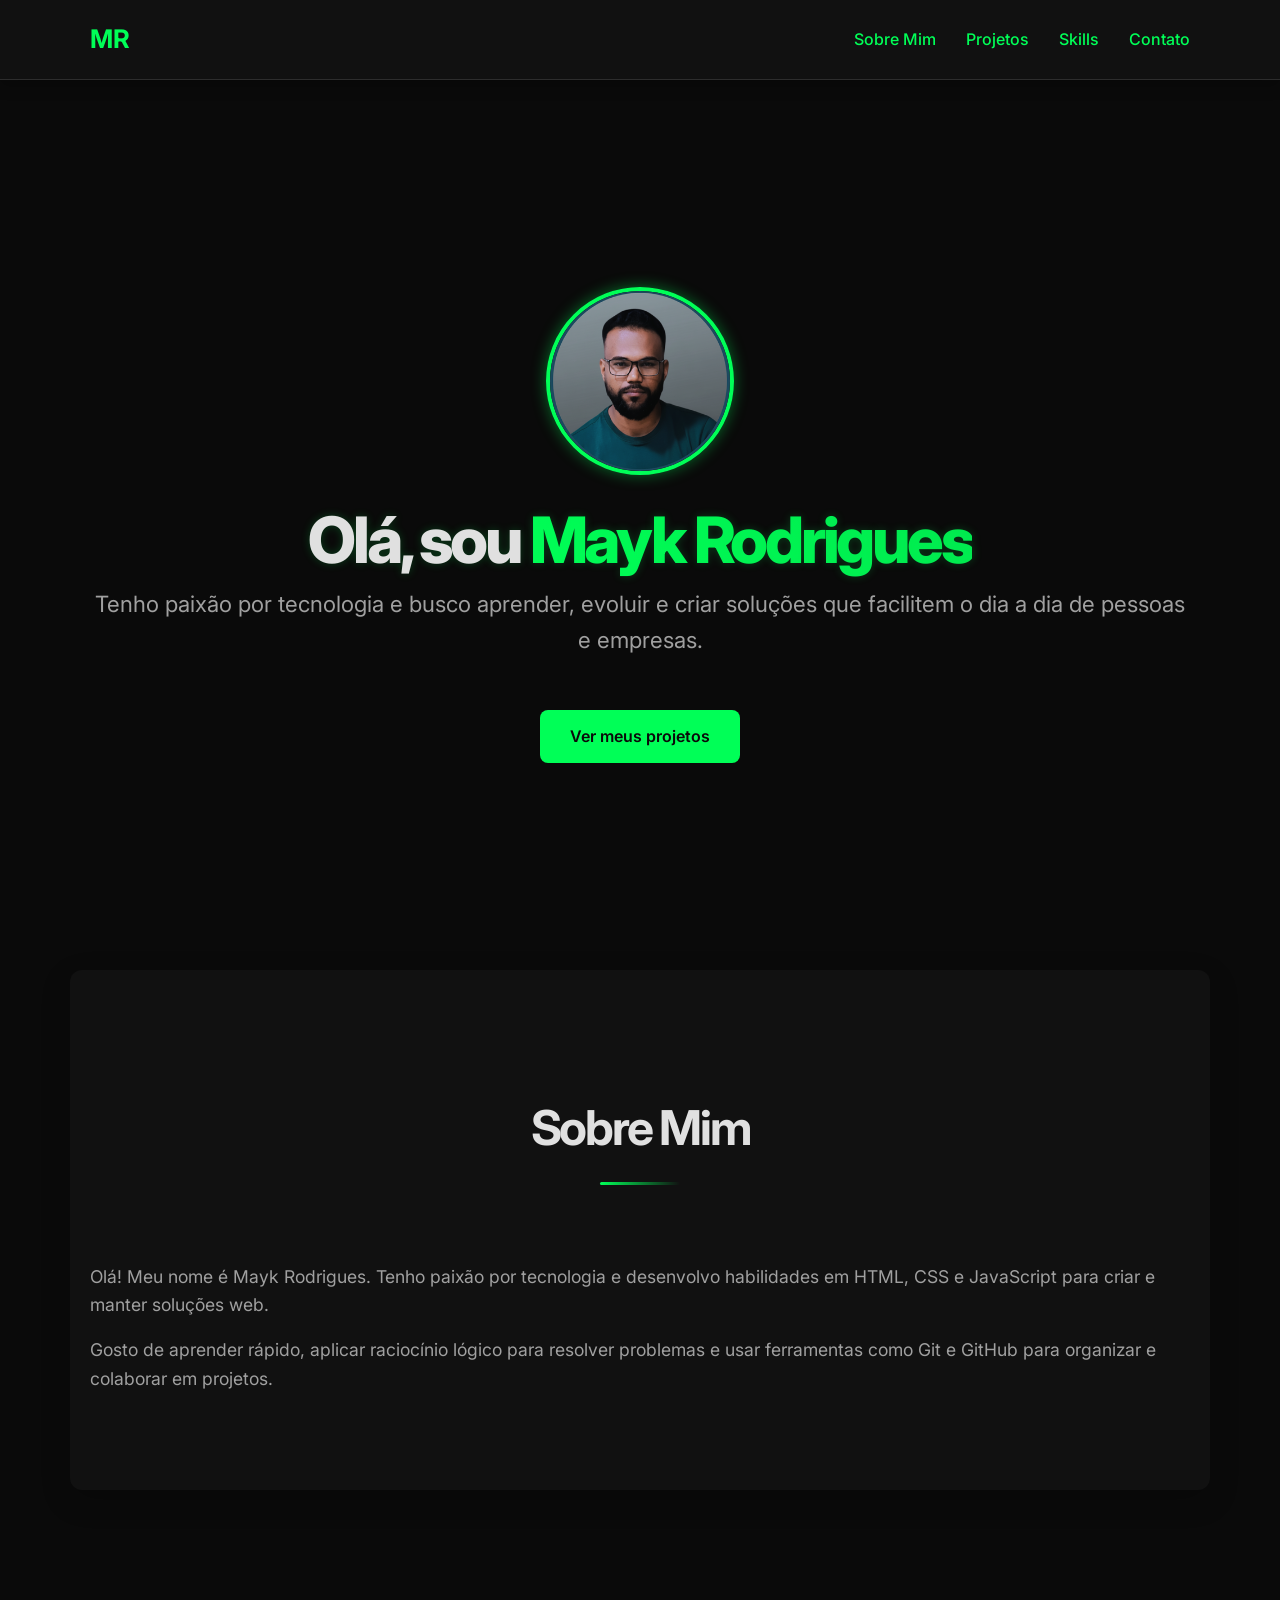
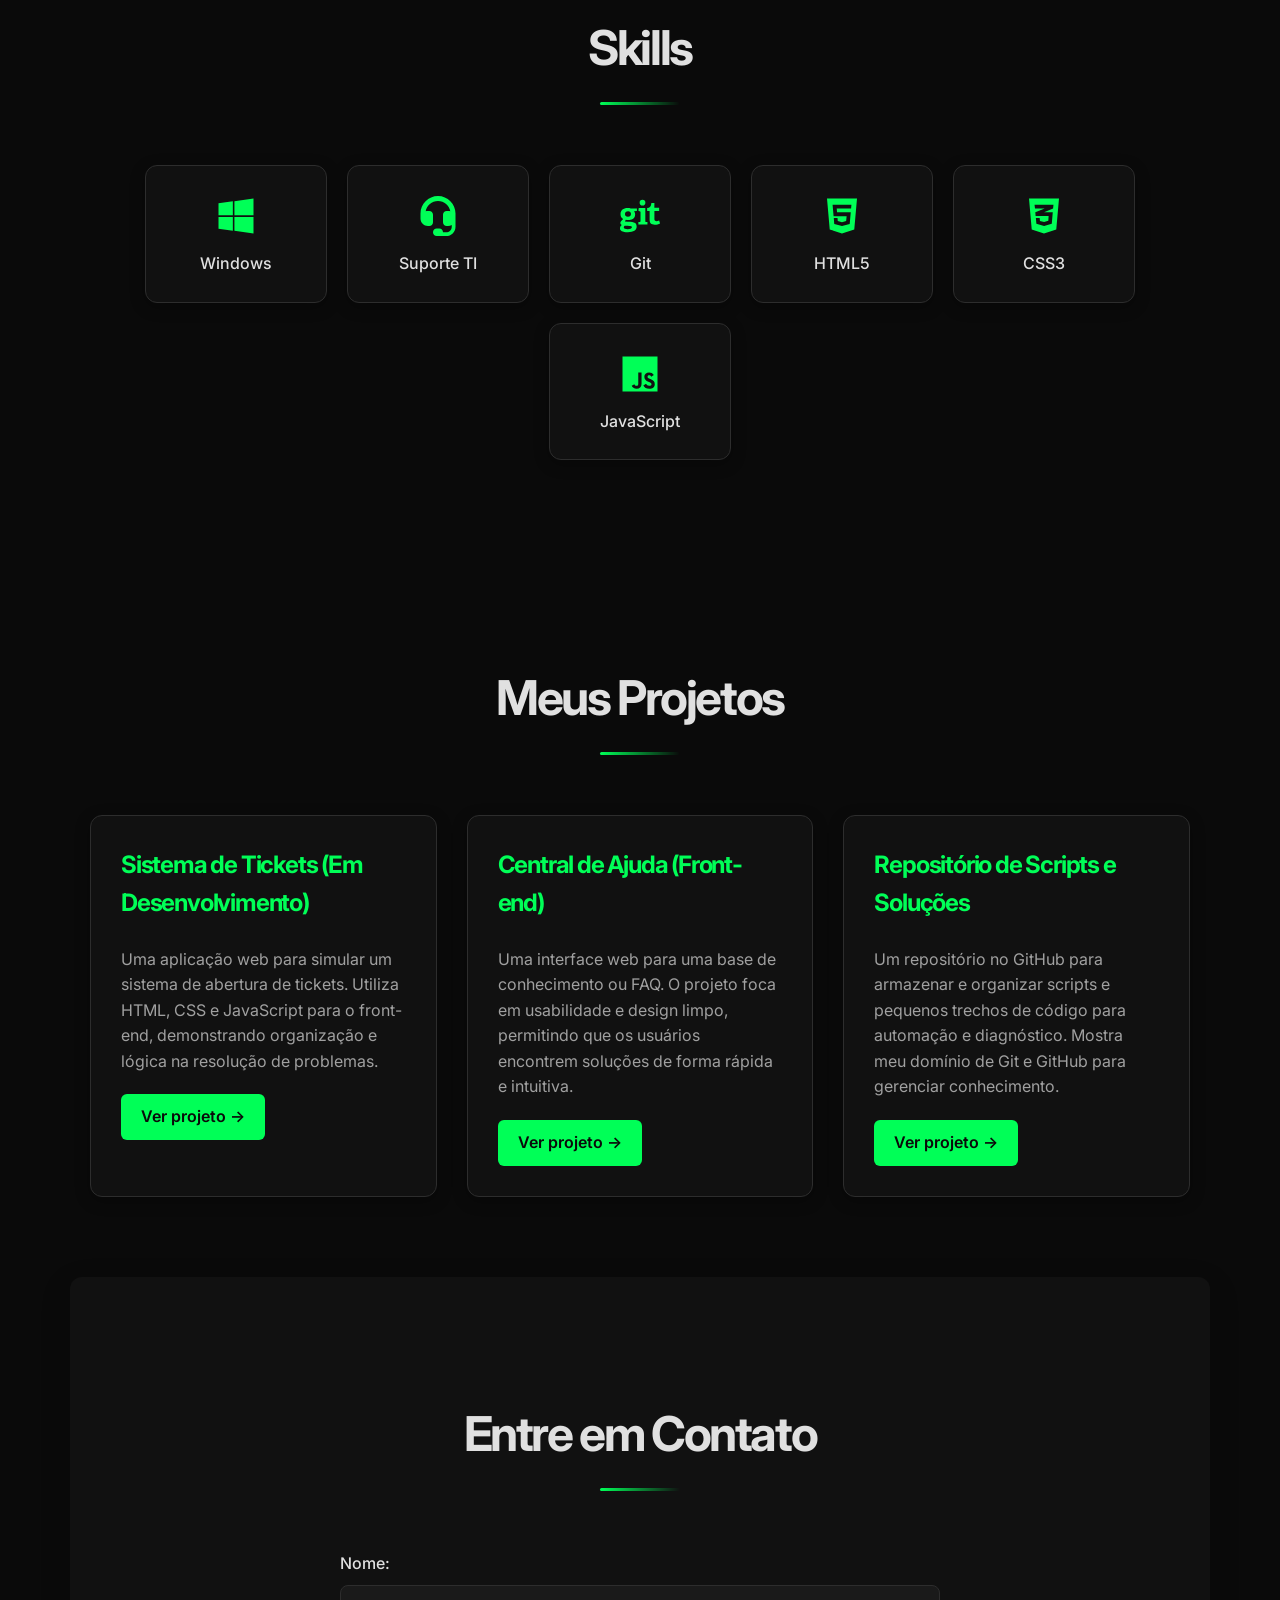
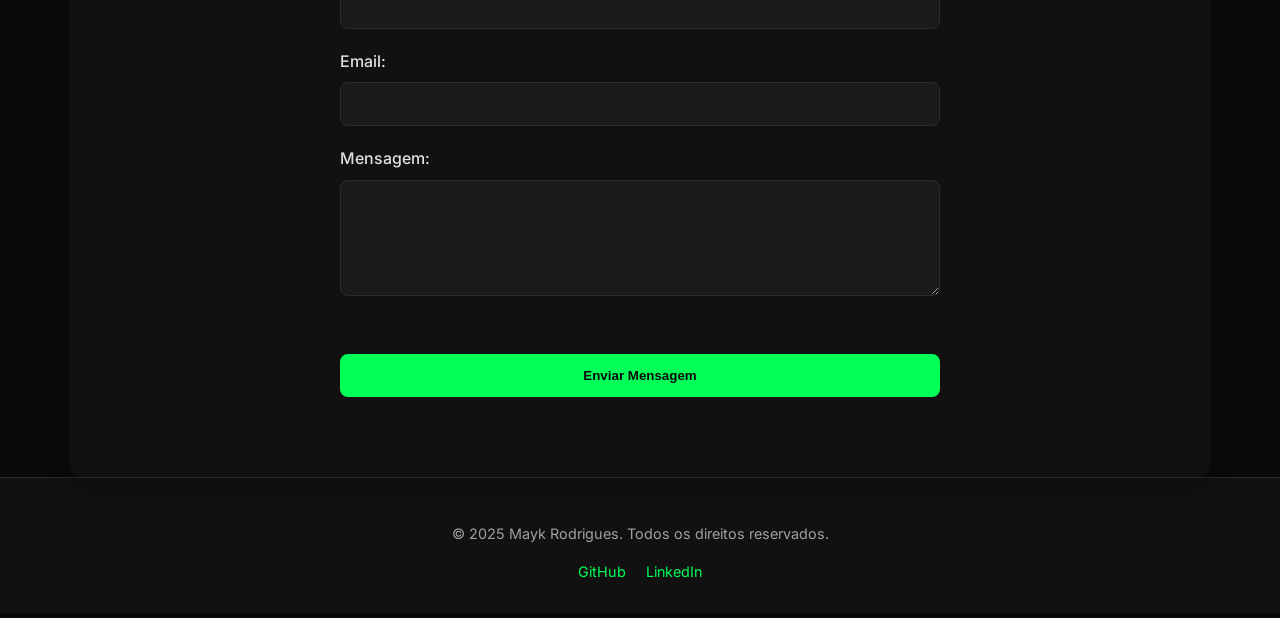
==== commit 6ea99dac: "corrigindo bugs" ====
--- a/html/index.html
+++ b/html/index.html
@@ -54,35 +54,36 @@
             <h2 class="section-title">Skills</h2>
             <div class="skills-grid">
                 <div class="skill-card">
-                    <svg xmlns="http://www.w3.org/2000/svg" fill="currentColor" viewBox="0 0 640 640"><!--!Font Awesome Free v7.0.1 by @fontawesome - https://fontawesome.com License - https://fontawesome.com/license/free Copyright 2025 Fonticons, Inc.--><path d="M96 157.7L279.6 132.4L279.6 309.8L96 309.8L96 157.7zM96 482.3L279.6 507.6L279.6 332.4L96 332.4L96 482.3zM299.8 510.3L544 544L544 332.4L299.8 332.4L299.8 510.3zM299.8 129.7L299.8 309.8L544 309.8L544 96L299.8 129.7z"/></svg>
+                    <svg class="skill-icon"
+                     xmlns="http://www.w3.org/2000/svg" fill="currentColor" viewBox="0 0 640 640"><!--!Font Awesome Free v7.0.1 by @fontawesome - https://fontawesome.com License - https://fontawesome.com/license/free Copyright 2025 Fonticons, Inc.--><path d="M96 157.7L279.6 132.4L279.6 309.8L96 309.8L96 157.7zM96 482.3L279.6 507.6L279.6 332.4L96 332.4L96 482.3zM299.8 510.3L544 544L544 332.4L299.8 332.4L299.8 510.3zM299.8 129.7L299.8 309.8L544 309.8L544 96L299.8 129.7z"/></svg>
                     <span>Windows</span>
                 </div>
                 <div class="skill-card">
                     <svg class="skill-icon"
-                       <svg xmlns="http://www.w3.org/2000/svg" fill="currentColor" viewBox="0 0 640 640"><!--!Font Awesome Free v7.0.1 by @fontawesome - https://fontawesome.com License - https://fontawesome.com/license/free Copyright 2025 Fonticons, Inc.--><path d="M320 128C241 128 175.3 185.3 162.3 260.7C171.6 257.7 181.6 256 192 256L208 256C234.5 256 256 277.5 256 304L256 400C256 426.5 234.5 448 208 448L192 448C139 448 96 405 96 352L96 288C96 164.3 196.3 64 320 64C443.7 64 544 164.3 544 288L544 456.1C544 522.4 490.2 576.1 423.9 576.1L336 576L304 576C277.5 576 256 554.5 256 528C256 501.5 277.5 480 304 480L336 480C362.5 480 384 501.5 384 528L384 528L424 528C463.8 528 496 495.8 496 456L496 435.1C481.9 443.3 465.5 447.9 448 447.9L432 447.9C405.5 447.9 384 426.4 384 399.9L384 303.9C384 277.4 405.5 255.9 432 255.9L448 255.9C458.4 255.9 468.3 257.5 477.7 260.6C464.7 185.3 399.1 127.9 320 127.9z"/></svg>
+                        xmlns="http://www.w3.org/2000/svg" fill="currentColor" viewBox="0 0 640 640"><!--!Font Awesome Free v7.0.1 by @fontawesome - https://fontawesome.com License - https://fontawesome.com/license/free Copyright 2025 Fonticons, Inc.--><path d="M320 128C241 128 175.3 185.3 162.3 260.7C171.6 257.7 181.6 256 192 256L208 256C234.5 256 256 277.5 256 304L256 400C256 426.5 234.5 448 208 448L192 448C139 448 96 405 96 352L96 288C96 164.3 196.3 64 320 64C443.7 64 544 164.3 544 288L544 456.1C544 522.4 490.2 576.1 423.9 576.1L336 576L304 576C277.5 576 256 554.5 256 528C256 501.5 277.5 480 304 480L336 480C362.5 480 384 501.5 384 528L384 528L424 528C463.8 528 496 495.8 496 456L496 435.1C481.9 443.3 465.5 447.9 448 447.9L432 447.9C405.5 447.9 384 426.4 384 399.9L384 303.9C384 277.4 405.5 255.9 432 255.9L448 255.9C458.4 255.9 468.3 257.5 477.7 260.6C464.7 185.3 399.1 127.9 320 127.9z"/></svg>
                     <span>Suporte TI</span>
                 </div>
                 <div class="skill-card">
-                    <svg class="skill-icon" fill="currentColor">
-                        <svg xmlns="http://www.w3.org/2000/svg" viewBox="0 0 640 640"><!--!Font Awesome Free v7.0.1 by @fontawesome - https://fontawesome.com License - https://fontawesome.com/license/free Copyright 2025 Fonticons, Inc.--><path d="M280.3 222.4L201 222.4C161 211.9 70.5 214.6 70.5 297.2C70.5 327.3 85.5 348.4 105.5 358.2C80.4 381.2 68.5 392 68.5 407.4C68.5 418.4 73 428.5 86.4 434.2C72.1 447.6 64 457.3 64 475.6C64 507.7 92 526.4 165.6 526.4C236.4 526.4 277.4 500 277.4 453.2C277.4 394.5 232.2 396.7 125.8 390.2L139.2 368.6C166.5 376.2 257.9 378.6 257.9 300.7C257.9 282 250.2 269 242.9 259.6L280.3 256.8L280.3 222.3zM216.9 464.3C216.9 496.4 112 496.4 112 466.7C112 458.6 117.3 451.7 122.6 445.2C200.3 450.5 216.9 448.6 216.9 464.3zM166.1 329.7C113.3 329.7 115.6 258.5 167.3 258.5C216.8 258.5 218.1 329.7 166.1 329.7zM299.4 430.2L299.4 398.1C326.1 394.4 326.6 396.1 326.6 387.1L326.6 267.6C326.6 259.1 324.5 260.2 299.4 251.3L303.9 218.4L388.1 218.4L388.1 387.1C388.1 393.6 388.5 394.4 394.6 395.2L415.3 398L415.3 430.1L299.4 430.1zM351.9 185.9C328.7 185.9 315.3 172.5 315.3 149.3C315.3 126.1 328.7 113.5 351.9 113.5C375.5 113.5 388.9 126.1 388.9 149.3C388.9 172.5 375.5 185.9 351.9 185.9zM576 414.5C558.5 423 532.9 430.8 509.7 430.8C461.3 430.8 443 411.3 443 365.3L443 258.8C443 253.4 444 254.7 411.3 254.7L411.3 218.5C447.1 214.4 461.3 196.5 465.8 152.2L504.4 152.2C504.4 218 503.1 214 507.7 214L565 214L565 254.6L504.4 254.6L504.4 351.7C504.4 358.6 499.5 403.1 565 378.5L576 414.3z"/></svg>
+                    <svg class="skill-icon"
+                      xmlns="http://www.w3.org/2000/svg"  fill="currentColor" viewBox="0 0 640 640"><!--!Font Awesome Free v7.0.1 by @fontawesome - https://fontawesome.com License - https://fontawesome.com/license/free Copyright 2025 Fonticons, Inc.--><path d="M280.3 222.4L201 222.4C161 211.9 70.5 214.6 70.5 297.2C70.5 327.3 85.5 348.4 105.5 358.2C80.4 381.2 68.5 392 68.5 407.4C68.5 418.4 73 428.5 86.4 434.2C72.1 447.6 64 457.3 64 475.6C64 507.7 92 526.4 165.6 526.4C236.4 526.4 277.4 500 277.4 453.2C277.4 394.5 232.2 396.7 125.8 390.2L139.2 368.6C166.5 376.2 257.9 378.6 257.9 300.7C257.9 282 250.2 269 242.9 259.6L280.3 256.8L280.3 222.3zM216.9 464.3C216.9 496.4 112 496.4 112 466.7C112 458.6 117.3 451.7 122.6 445.2C200.3 450.5 216.9 448.6 216.9 464.3zM166.1 329.7C113.3 329.7 115.6 258.5 167.3 258.5C216.8 258.5 218.1 329.7 166.1 329.7zM299.4 430.2L299.4 398.1C326.1 394.4 326.6 396.1 326.6 387.1L326.6 267.6C326.6 259.1 324.5 260.2 299.4 251.3L303.9 218.4L388.1 218.4L388.1 387.1C388.1 393.6 388.5 394.4 394.6 395.2L415.3 398L415.3 430.1L299.4 430.1zM351.9 185.9C328.7 185.9 315.3 172.5 315.3 149.3C315.3 126.1 328.7 113.5 351.9 113.5C375.5 113.5 388.9 126.1 388.9 149.3C388.9 172.5 375.5 185.9 351.9 185.9zM576 414.5C558.5 423 532.9 430.8 509.7 430.8C461.3 430.8 443 411.3 443 365.3L443 258.8C443 253.4 444 254.7 411.3 254.7L411.3 218.5C447.1 214.4 461.3 196.5 465.8 152.2L504.4 152.2C504.4 218 503.1 214 507.7 214L565 214L565 254.6L504.4 254.6L504.4 351.7C504.4 358.6 499.5 403.1 565 378.5L576 414.3z"/></svg>
                     </svg>
                     <span>Git</span>
                 </div>
                 <div class="skill-card">
-                    <svg class="skill-icon" fill="currentColor">
-                        <svg xmlns="http://www.w3.org/2000/svg" viewBox="0 0 640 640"><!--!Font Awesome Free v7.0.1 by @fontawesome - https://fontawesome.com License - https://fontawesome.com/license/free Copyright 2025 Fonticons, Inc.--><path d="M128 96L162.9 491.8L319.5 544L477.1 491.8L512 96L128 96zM436.2 223.9L252.4 223.9L256.5 273.3L432.1 273.3L418.5 421.7L320.6 448.7L320.6 449L319.5 449L220.8 421.7L214.8 345.9L262.5 345.9L266 384L319.5 398.5L373.2 384L379.2 321.8L212.3 321.8L199.5 176.2L440.6 176.2L436.2 223.9z"/></svg>
+                    <svg class="skill-icon"
+                         xmlns="http://www.w3.org/2000/svg" fill="currentColor" viewBox="0 0 640 640"><!--!Font Awesome Free v7.0.1 by @fontawesome - https://fontawesome.com License - https://fontawesome.com/license/free Copyright 2025 Fonticons, Inc.--><path d="M128 96L162.9 491.8L319.5 544L477.1 491.8L512 96L128 96zM436.2 223.9L252.4 223.9L256.5 273.3L432.1 273.3L418.5 421.7L320.6 448.7L320.6 449L319.5 449L220.8 421.7L214.8 345.9L262.5 345.9L266 384L319.5 398.5L373.2 384L379.2 321.8L212.3 321.8L199.5 176.2L440.6 176.2L436.2 223.9z"/></svg>
                     </svg>
                     <span>HTML5</span>
                 </div>
                 <div class="skill-card">
-                    <svg class="skill-icon" viewBox="0 0 24 24" fill="currentColor">
-                        <svg xmlns="http://www.w3.org/2000/svg" viewBox="0 0 640 640"><!--!Font Awesome Free v7.0.1 by @fontawesome - https://fontawesome.com License - https://fontawesome.com/license/free Copyright 2025 Fonticons, Inc.--><path d="M128 96L162.9 491.8L320 544L477.1 491.8L512 96L128 96zM441.1 176L436.3 223.3L321 272.6L320.7 272.7L432.2 272.7L419.4 419.3L321.2 448L222.4 418.8L216 344.9L264.9 344.9L268.1 383.2L320.7 396.5L375.4 381.1L379.1 319.5L212.8 319L212.8 318.9L212.6 319L209 272.7L321.1 226L327.6 223.3L204.7 223.3L198.9 176L441.1 176z"/></svg>
+                    <svg class="skill-icon" 
+                         xmlns="http://www.w3.org/2000/svg" fill="currentColor"  viewBox="0 0 640 640"><!--!Font Awesome Free v7.0.1 by @fontawesome - https://fontawesome.com License - https://fontawesome.com/license/free Copyright 2025 Fonticons, Inc.--><path d="M128 96L162.9 491.8L320 544L477.1 491.8L512 96L128 96zM441.1 176L436.3 223.3L321 272.6L320.7 272.7L432.2 272.7L419.4 419.3L321.2 448L222.4 418.8L216 344.9L264.9 344.9L268.1 383.2L320.7 396.5L375.4 381.1L379.1 319.5L212.8 319L212.8 318.9L212.6 319L209 272.7L321.1 226L327.6 223.3L204.7 223.3L198.9 176L441.1 176z"/></svg>
                     </svg>
                     <span>CSS3</span>
                 </div>
                 <div class="skill-card">
-                    <svg class="skill-icon" viewBox="0 0 24 24" fill="currentColor">
-                       <svg xmlns="http://www.w3.org/2000/svg" viewBox="0 0 640 640"><!--!Font Awesome Free v7.0.1 by @fontawesome - https://fontawesome.com License - https://fontawesome.com/license/free Copyright 2025 Fonticons, Inc.--><path d="M96 96L96 544L544 544L544 96L96 96zM339.8 445.4C339.8 489 314.2 508.9 276.9 508.9C243.2 508.9 223.7 491.5 213.7 470.4L248 449.7C254.6 461.4 260.6 471.3 275.1 471.3C288.9 471.3 297.7 465.9 297.7 444.8L297.7 301.7L339.8 301.7L339.8 445.4zM439.4 508.9C400.3 508.9 375 490.3 362.7 465.9L397 446.1C406 460.8 417.8 471.7 438.5 471.7C455.9 471.7 467.1 463 467.1 450.9C467.1 436.5 455.7 431.4 436.4 422.9L425.9 418.4C395.5 405.5 375.4 389.2 375.4 354.9C375.4 323.3 399.5 299.3 437 299.3C463.8 299.3 483 308.6 496.8 333L464 354C456.8 341.1 449 336 436.9 336C424.6 336 416.8 343.8 416.8 354C416.8 366.6 424.6 371.7 442.7 379.6L453.2 384.1C489 399.4 509.1 415.1 509.1 450.3C509.1 488.1 479.3 508.9 439.4 508.9z"/></svg>
+                    <svg class="skill-icon"
+                         xmlns="http://www.w3.org/2000/svg" fill="currentColor" viewBox="0 0 640 640"><!--!Font Awesome Free v7.0.1 by @fontawesome - https://fontawesome.com License - https://fontawesome.com/license/free Copyright 2025 Fonticons, Inc.--><path d="M96 96L96 544L544 544L544 96L96 96zM339.8 445.4C339.8 489 314.2 508.9 276.9 508.9C243.2 508.9 223.7 491.5 213.7 470.4L248 449.7C254.6 461.4 260.6 471.3 275.1 471.3C288.9 471.3 297.7 465.9 297.7 444.8L297.7 301.7L339.8 301.7L339.8 445.4zM439.4 508.9C400.3 508.9 375 490.3 362.7 465.9L397 446.1C406 460.8 417.8 471.7 438.5 471.7C455.9 471.7 467.1 463 467.1 450.9C467.1 436.5 455.7 431.4 436.4 422.9L425.9 418.4C395.5 405.5 375.4 389.2 375.4 354.9C375.4 323.3 399.5 299.3 437 299.3C463.8 299.3 483 308.6 496.8 333L464 354C456.8 341.1 449 336 436.9 336C424.6 336 416.8 343.8 416.8 354C416.8 366.6 424.6 371.7 442.7 379.6L453.2 384.1C489 399.4 509.1 415.1 509.1 450.3C509.1 488.1 479.3 508.9 439.4 508.9z"/></svg>
                     </svg>
                     <span>JavaScript</span>
                 </div>
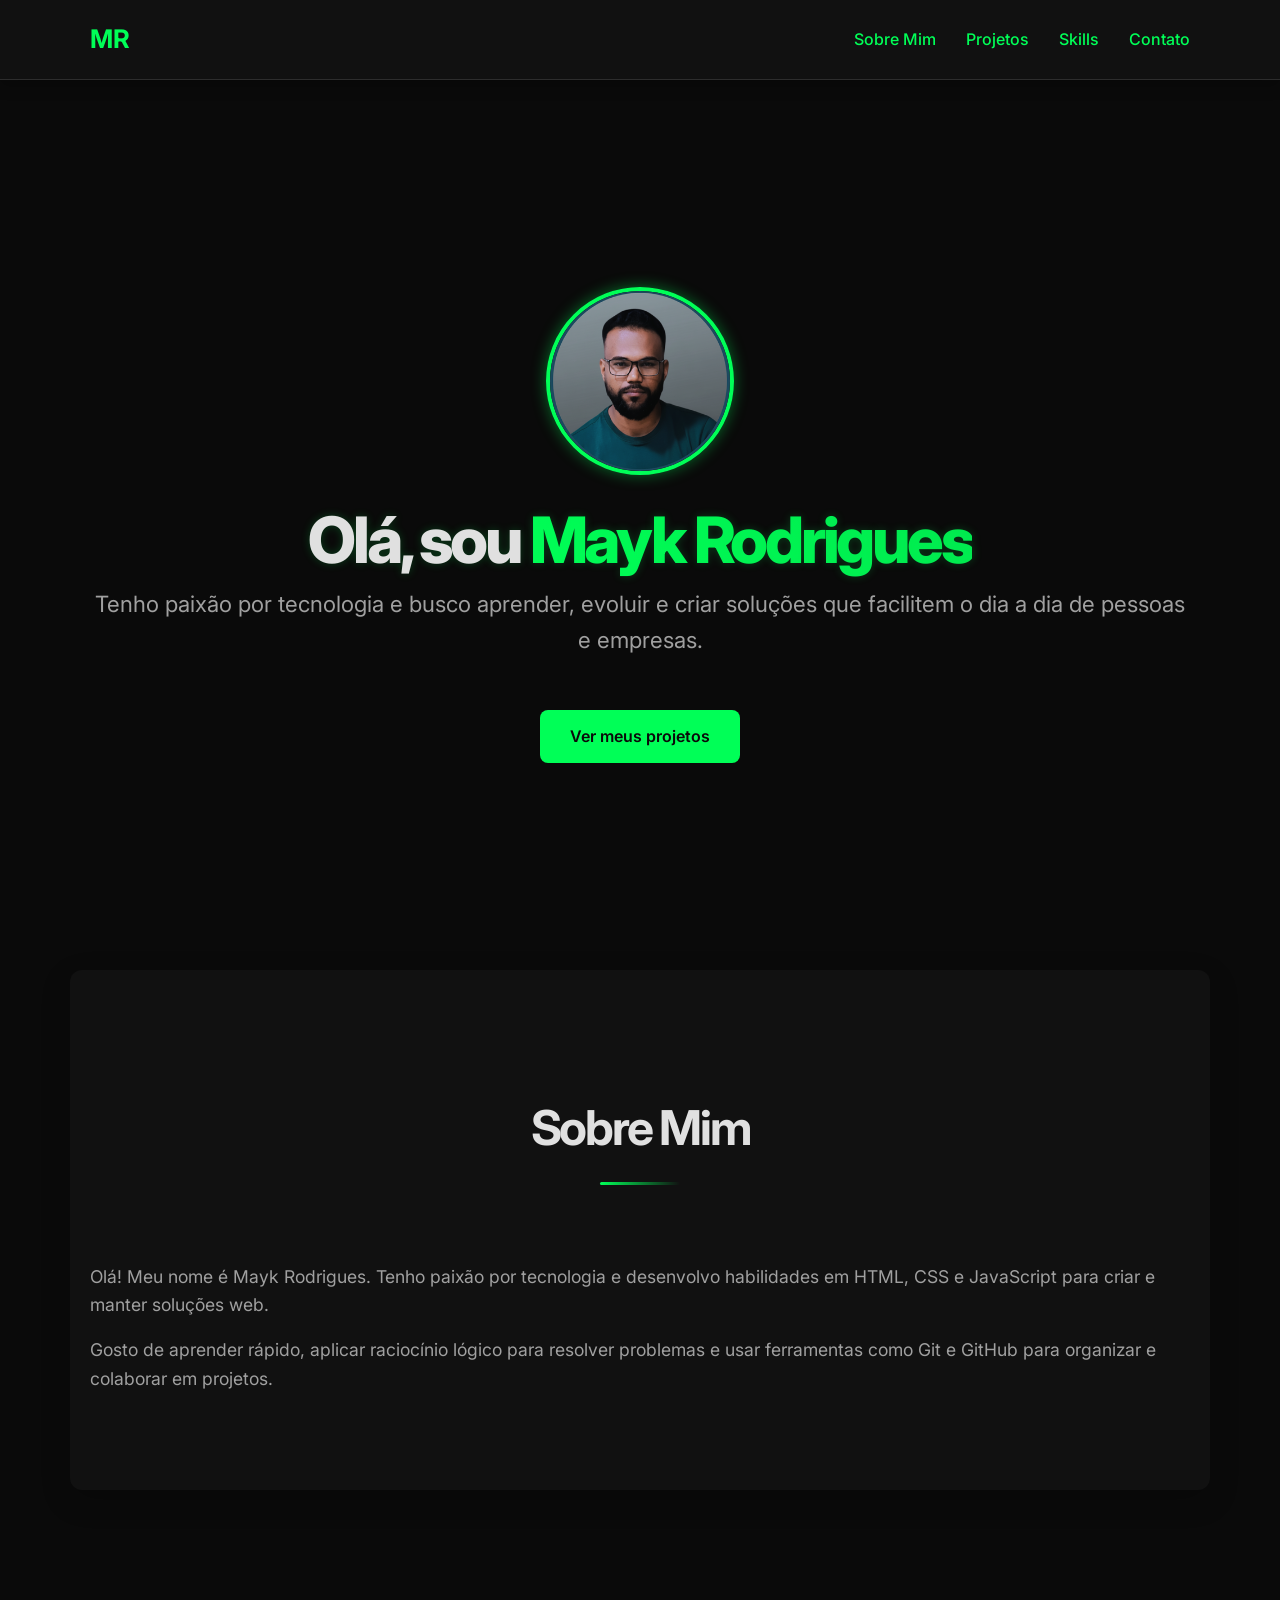
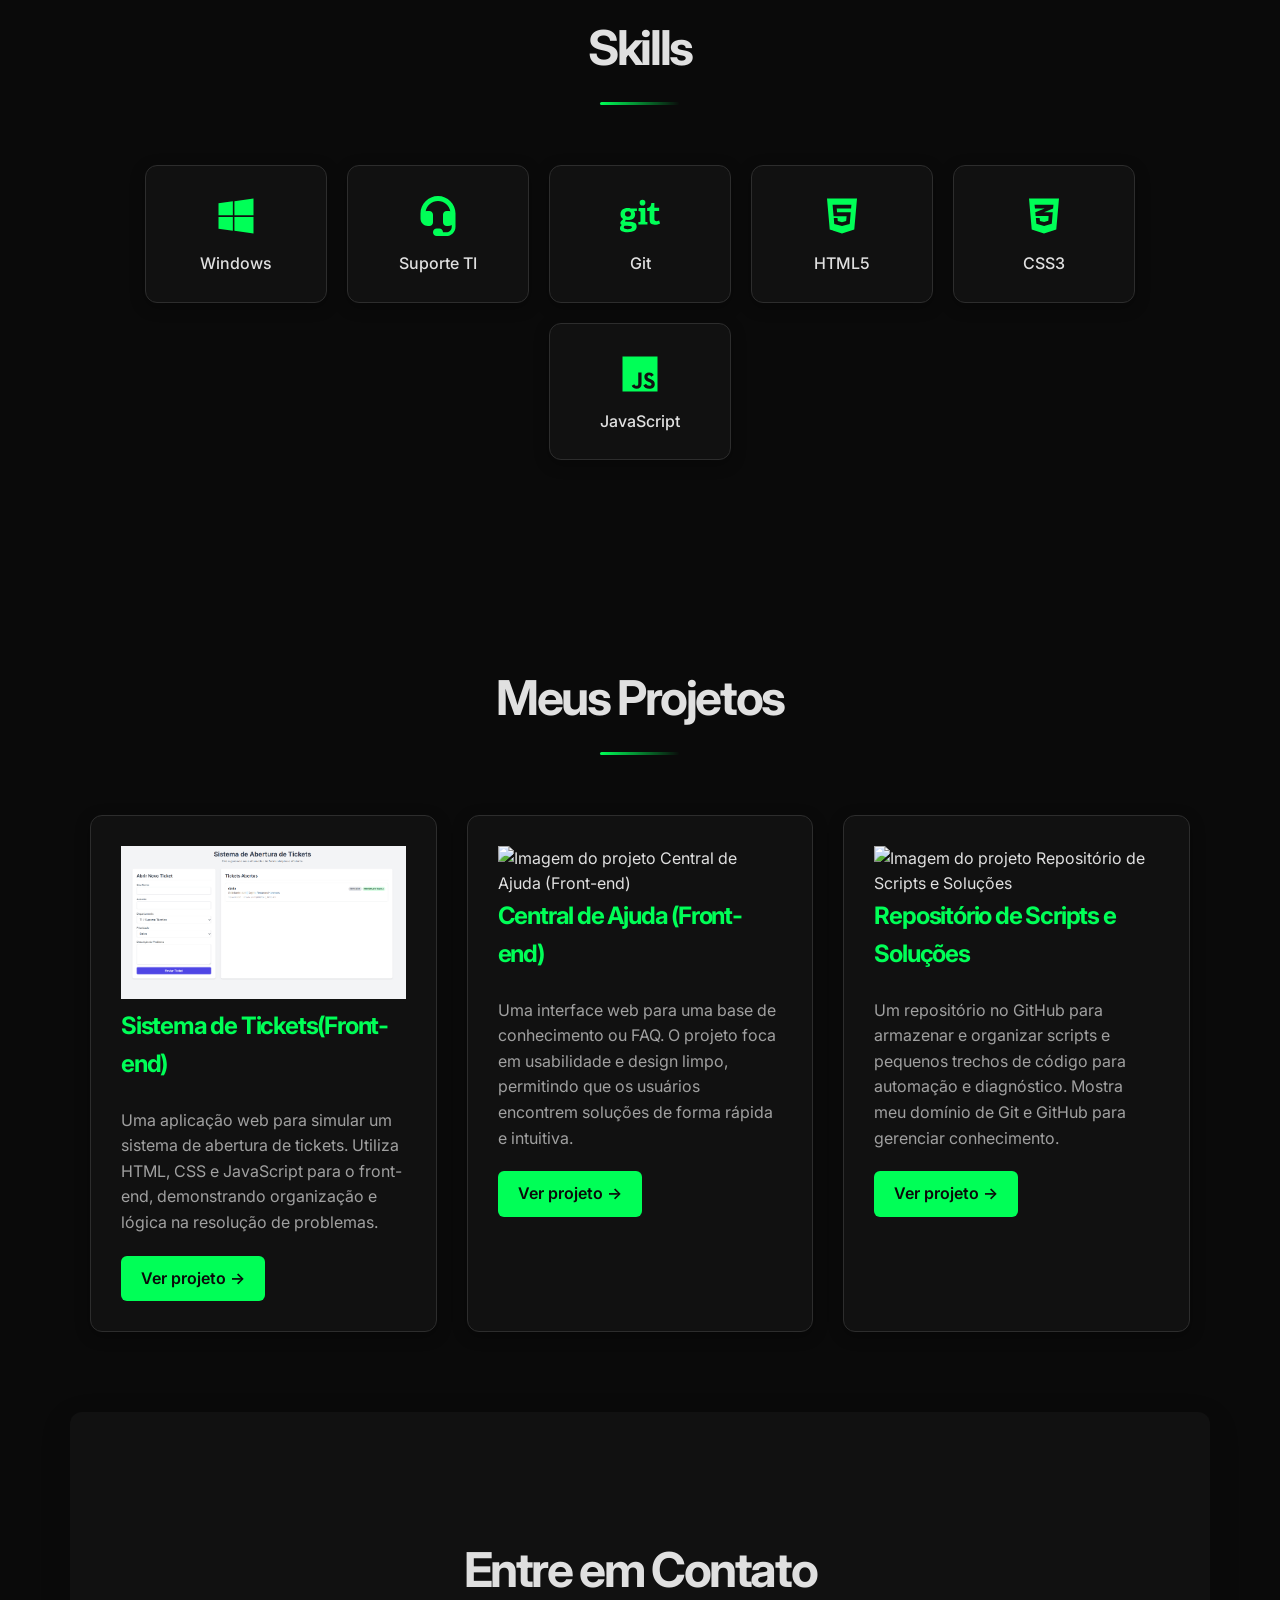
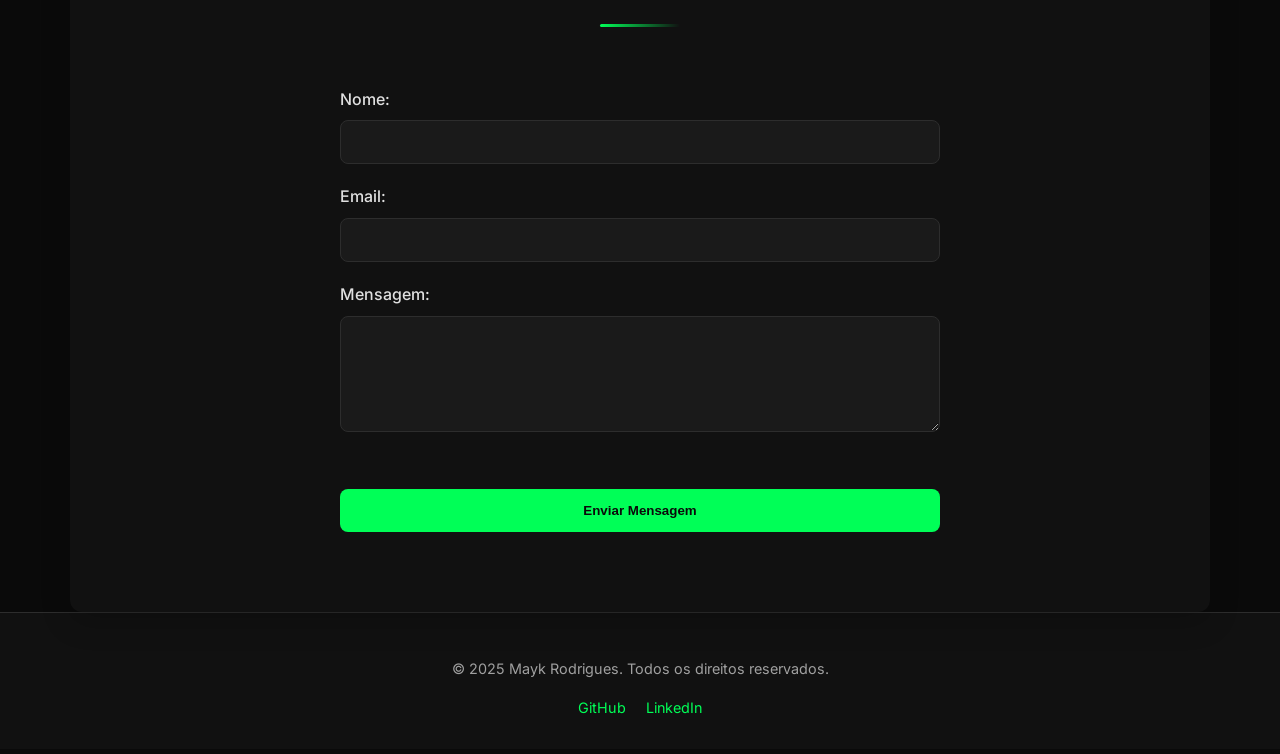
==== commit 42d6e439: "ajustes no portfolio-adicionando funcionalidades,projetos e ajustando elementos" ====
--- a/html/index.html
+++ b/html/index.html
@@ -94,16 +94,19 @@
             <h2 class="section-title">Meus Projetos</h2>
             <div class="project-grid">
                 <div class="project-card" data-aos="fade-up" data-aos-delay="100">
-                    <h3>Sistema de Tickets (Em Desenvolvimento)</h3>
+                     <img src="/assets/Capturar.PNG" alt="Imagem do projeto Sistema de Tickets"  class="w-full h-auto rounded-lg mb-4"> 
+                    <h3>Sistema de Tickets(Front-end)</h3>
                     <p>Uma aplicação web para simular um sistema de abertura de tickets. Utiliza HTML, CSS e JavaScript para o front-end, demonstrando organização e lógica na resolução de problemas.</p>
-                    <a href="#" class="view-project">Ver projeto &rarr;</a>
+                    <a href="https://sistema-de-tickets.netlify.app/" target="_blank" class="view-project">Ver projeto &rarr;</a>
                 </div>
                 <div class="project-card" data-aos="fade-up" data-aos-delay="200">
+                    <img src="https://placehold.co/600x400/E5E7EB/4B5563?text=Sistema+de+Tickets" alt="Imagem do projeto Central de Ajuda (Front-end)"  class="w-full h-auto rounded-lg mb-4"> 
                     <h3>Central de Ajuda (Front-end)</h3>
                     <p>Uma interface web para uma base de conhecimento ou FAQ. O projeto foca em usabilidade e design limpo, permitindo que os usuários encontrem soluções de forma rápida e intuitiva.</p>
                     <a href="#" class="view-project">Ver projeto &rarr;</a>
                 </div>
                 <div class="project-card" data-aos="fade-up" data-aos-delay="300">
+                    <img src="https://placehold.co/600x400/E5E7EB/4B5563?text=Sistema+de+Tickets" alt="Imagem do projeto Repositório de Scripts e Soluções"  class="w-full h-auto rounded-lg mb-4"> 
                     <h3>Repositório de Scripts e Soluções</h3>
                     <p>Um repositório no GitHub para armazenar e organizar scripts e pequenos trechos de código para automação e diagnóstico. Mostra meu domínio de Git e GitHub para gerenciar conhecimento.</p>
                     <a href="#" class="view-project">Ver projeto &rarr;</a>
--- a/css/style.css
+++ b/css/style.css
@@ -291,6 +291,9 @@
     box-shadow: 0 4px 15px rgba(0, 0, 0, 0.3);
     border: 1px solid var(--border-color);
     transition: transform 0.3s ease, box-shadow 0.3s ease;
+}
+.project-card img{
+    max-width: 100%;
 }
 
 .project-card:hover {
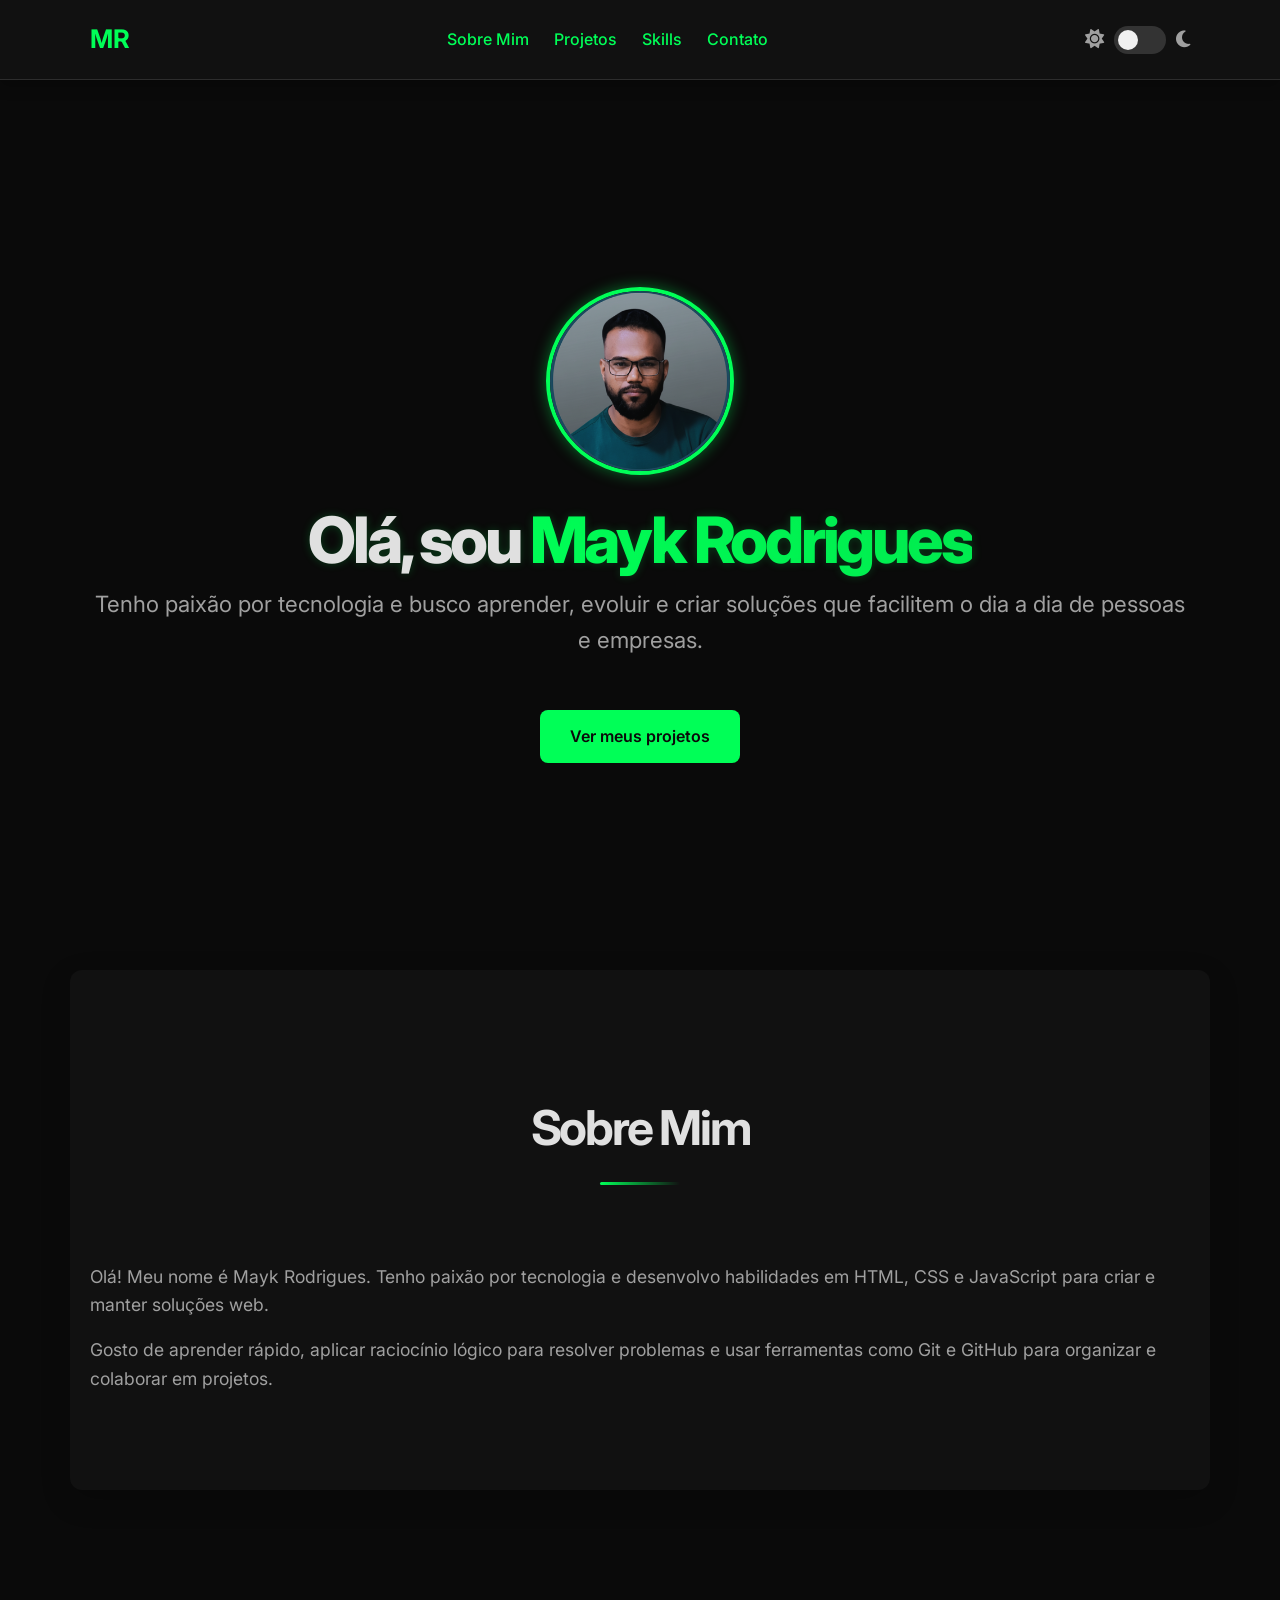
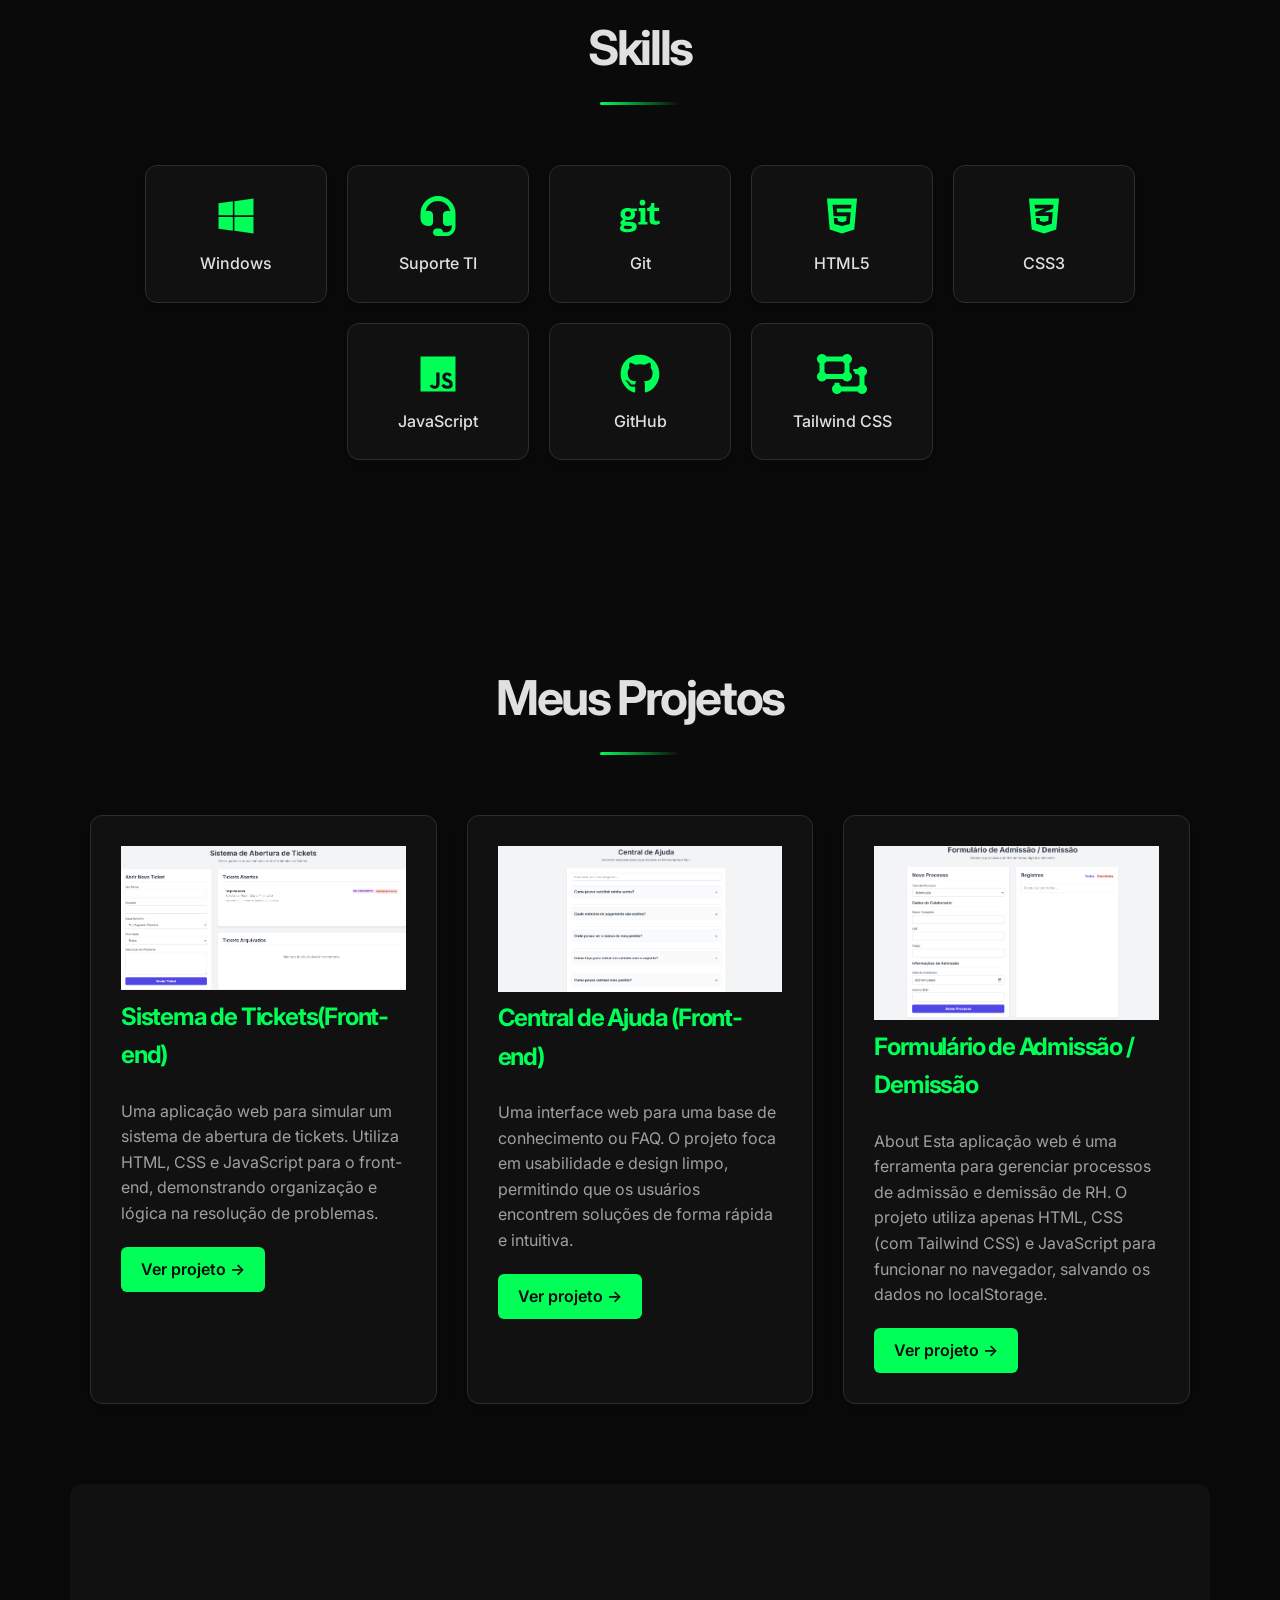
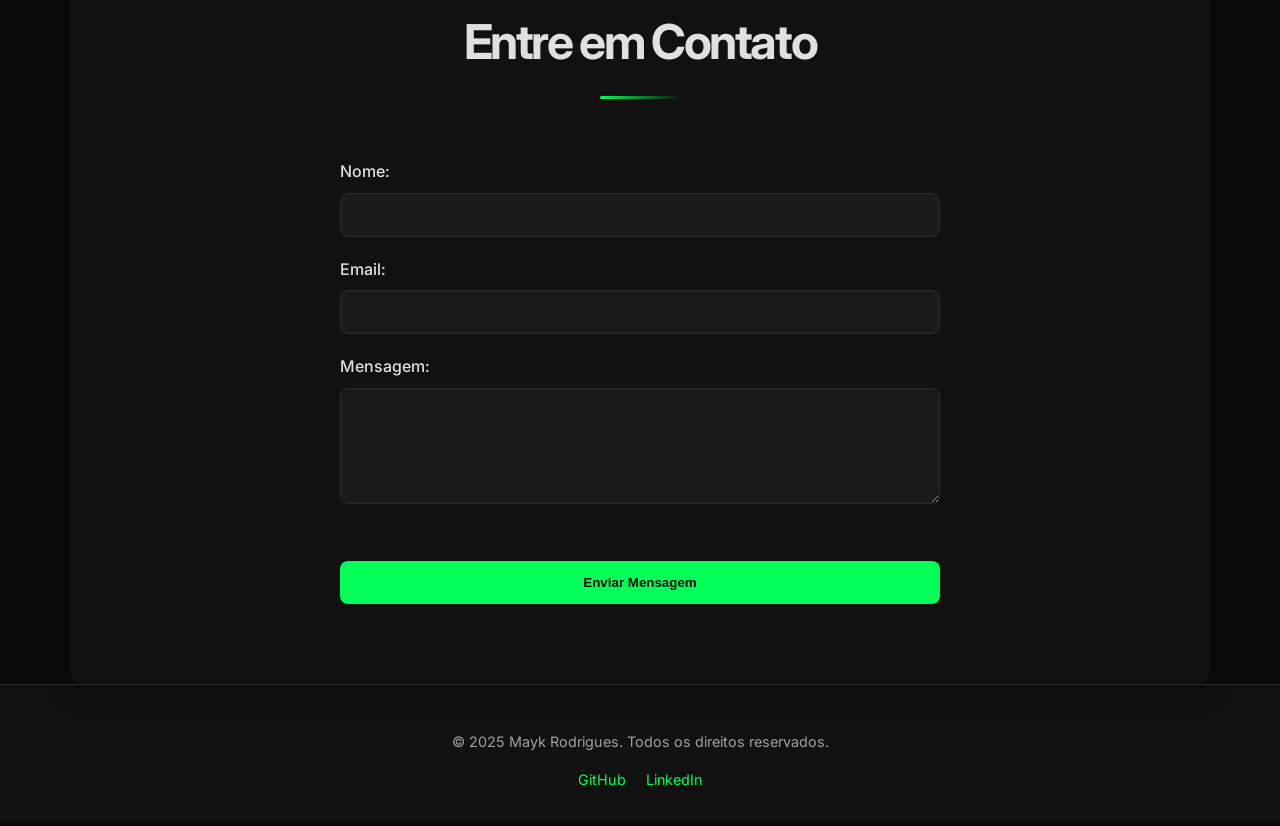
==== commit 8b5fee77: "adicionando skills e opção de light e dark" ====
--- a/html/index.html
+++ b/html/index.html
@@ -8,6 +8,8 @@
     <link rel="preconnect" href="https://fonts.gstatic.com" crossorigin>
     <link href="https://fonts.googleapis.com/css2?family=Inter:wght@300;400;500;600;700&display=swap" rel="stylesheet">
     <link href="https://unpkg.com/aos@2.3.1/dist/aos.css" rel="stylesheet">
+    <!-- Font Awesome para os ícones -->
+    <link rel="stylesheet" href="https://cdnjs.cloudflare.com/ajax/libs/font-awesome/6.5.2/css/all.min.css" xintegrity="sha512-SnH5WK+bZxgPHs44uWIX+LLJAJ9/20Ld/u02s5rWw8eB0zT+G5+y0G5l+XhY0YxG3s5qP7k5h+d0g5/h5c5fG5/kG5w==" crossorigin="anonymous" referrerpolicy="no-referrer" />
     <link rel="stylesheet" href="/css/style.css">
 </head>
 <body>
@@ -25,7 +27,17 @@
                 <span></span>
                 <span></span>
             </div>
+            
+            <div class="theme-switch-wrapper">
+                <i class="fas fa-sun"></i>
+                <label class="theme-switch" for="checkbox">
+                    <input type="checkbox" id="checkbox" />
+                    <div class="slider round"></div>
+                </label>
+                <i class="fas fa-moon"></i>
+            </div>
         </nav>
+        
     </header>
 
     <main>
@@ -44,7 +56,7 @@
             <div class="about-content">
                 <div>
                     <p>Olá! Meu nome é Mayk Rodrigues.
-                     Tenho paixão por tecnologia e desenvolvo habilidades em HTML, CSS e JavaScript para criar e manter soluções web.</p>
+                    Tenho paixão por tecnologia e desenvolvo habilidades em HTML, CSS e JavaScript para criar e manter soluções web.</p>
                     <p>Gosto de aprender rápido, aplicar raciocínio lógico para resolver problemas e usar ferramentas como Git e GitHub para organizar e colaborar em projetos.</p>
                 </div>
             </div>
@@ -60,32 +72,38 @@
                 </div>
                 <div class="skill-card">
                     <svg class="skill-icon"
-                        xmlns="http://www.w3.org/2000/svg" fill="currentColor" viewBox="0 0 640 640"><!--!Font Awesome Free v7.0.1 by @fontawesome - https://fontawesome.com License - https://fontawesome.com/license/free Copyright 2025 Fonticons, Inc.--><path d="M320 128C241 128 175.3 185.3 162.3 260.7C171.6 257.7 181.6 256 192 256L208 256C234.5 256 256 277.5 256 304L256 400C256 426.5 234.5 448 208 448L192 448C139 448 96 405 96 352L96 288C96 164.3 196.3 64 320 64C443.7 64 544 164.3 544 288L544 456.1C544 522.4 490.2 576.1 423.9 576.1L336 576L304 576C277.5 576 256 554.5 256 528C256 501.5 277.5 480 304 480L336 480C362.5 480 384 501.5 384 528L384 528L424 528C463.8 528 496 495.8 496 456L496 435.1C481.9 443.3 465.5 447.9 448 447.9L432 447.9C405.5 447.9 384 426.4 384 399.9L384 303.9C384 277.4 405.5 255.9 432 255.9L448 255.9C458.4 255.9 468.3 257.5 477.7 260.6C464.7 185.3 399.1 127.9 320 127.9z"/></svg>
+                         xmlns="http://www.w3.org/2000/svg" fill="currentColor" viewBox="0 0 640 640"><!--!Font Awesome Free v7.0.1 by @fontawesome - https://fontawesome.com License - https://fontawesome.com/license/free Copyright 2025 Fonticons, Inc.--><path d="M320 128C241 128 175.3 185.3 162.3 260.7C171.6 257.7 181.6 256 192 256L208 256C234.5 256 256 277.5 256 304L256 400C256 426.5 234.5 448 208 448L192 448C139 448 96 405 96 352L96 288C96 164.3 196.3 64 320 64C443.7 64 544 164.3 544 288L544 456.1C544 522.4 490.2 576.1 423.9 576.1L336 576L304 576C277.5 576 256 554.5 256 528C256 501.5 277.5 480 304 480L336 480C362.5 480 384 501.5 384 528L384 528L424 528C463.8 528 496 495.8 496 456L496 435.1C481.9 443.3 465.5 447.9 448 447.9L432 447.9C405.5 447.9 384 426.4 384 399.9L384 303.9C384 277.4 405.5 255.9 432 255.9L448 255.9C458.4 255.9 468.3 257.5 477.7 260.6C464.7 185.3 399.1 127.9 320 127.9z"/></svg>
                     <span>Suporte TI</span>
                 </div>
                 <div class="skill-card">
                     <svg class="skill-icon"
                       xmlns="http://www.w3.org/2000/svg"  fill="currentColor" viewBox="0 0 640 640"><!--!Font Awesome Free v7.0.1 by @fontawesome - https://fontawesome.com License - https://fontawesome.com/license/free Copyright 2025 Fonticons, Inc.--><path d="M280.3 222.4L201 222.4C161 211.9 70.5 214.6 70.5 297.2C70.5 327.3 85.5 348.4 105.5 358.2C80.4 381.2 68.5 392 68.5 407.4C68.5 418.4 73 428.5 86.4 434.2C72.1 447.6 64 457.3 64 475.6C64 507.7 92 526.4 165.6 526.4C236.4 526.4 277.4 500 277.4 453.2C277.4 394.5 232.2 396.7 125.8 390.2L139.2 368.6C166.5 376.2 257.9 378.6 257.9 300.7C257.9 282 250.2 269 242.9 259.6L280.3 256.8L280.3 222.3zM216.9 464.3C216.9 496.4 112 496.4 112 466.7C112 458.6 117.3 451.7 122.6 445.2C200.3 450.5 216.9 448.6 216.9 464.3zM166.1 329.7C113.3 329.7 115.6 258.5 167.3 258.5C216.8 258.5 218.1 329.7 166.1 329.7zM299.4 430.2L299.4 398.1C326.1 394.4 326.6 396.1 326.6 387.1L326.6 267.6C326.6 259.1 324.5 260.2 299.4 251.3L303.9 218.4L388.1 218.4L388.1 387.1C388.1 393.6 388.5 394.4 394.6 395.2L415.3 398L415.3 430.1L299.4 430.1zM351.9 185.9C328.7 185.9 315.3 172.5 315.3 149.3C315.3 126.1 328.7 113.5 351.9 113.5C375.5 113.5 388.9 126.1 388.9 149.3C388.9 172.5 375.5 185.9 351.9 185.9zM576 414.5C558.5 423 532.9 430.8 509.7 430.8C461.3 430.8 443 411.3 443 365.3L443 258.8C443 253.4 444 254.7 411.3 254.7L411.3 218.5C447.1 214.4 461.3 196.5 465.8 152.2L504.4 152.2C504.4 218 503.1 214 507.7 214L565 214L565 254.6L504.4 254.6L504.4 351.7C504.4 358.6 499.5 403.1 565 378.5L576 414.3z"/></svg>
-                    </svg>
                     <span>Git</span>
                 </div>
                 <div class="skill-card">
                     <svg class="skill-icon"
-                         xmlns="http://www.w3.org/2000/svg" fill="currentColor" viewBox="0 0 640 640"><!--!Font Awesome Free v7.0.1 by @fontawesome - https://fontawesome.com License - https://fontawesome.com/license/free Copyright 2025 Fonticons, Inc.--><path d="M128 96L162.9 491.8L319.5 544L477.1 491.8L512 96L128 96zM436.2 223.9L252.4 223.9L256.5 273.3L432.1 273.3L418.5 421.7L320.6 448.7L320.6 449L319.5 449L220.8 421.7L214.8 345.9L262.5 345.9L266 384L319.5 398.5L373.2 384L379.2 321.8L212.3 321.8L199.5 176.2L440.6 176.2L436.2 223.9z"/></svg>
-                    </svg>
+                             xmlns="http://www.w3.org/2000/svg" fill="currentColor" viewBox="0 0 640 640"><!--!Font Awesome Free v7.0.1 by @fontawesome - https://fontawesome.com License - https://fontawesome.com/license/free Copyright 2025 Fonticons, Inc.--><path d="M128 96L162.9 491.8L319.5 544L477.1 491.8L512 96L128 96zM436.2 223.9L252.4 223.9L256.5 273.3L432.1 273.3L418.5 421.7L320.6 448.7L320.6 449L319.5 449L220.8 421.7L214.8 345.9L262.5 345.9L266 384L319.5 398.5L373.2 384L379.2 321.8L212.3 321.8L199.5 176.2L440.6 176.2L436.2 223.9z"/></svg>
                     <span>HTML5</span>
                 </div>
                 <div class="skill-card">
                     <svg class="skill-icon" 
-                         xmlns="http://www.w3.org/2000/svg" fill="currentColor"  viewBox="0 0 640 640"><!--!Font Awesome Free v7.0.1 by @fontawesome - https://fontawesome.com License - https://fontawesome.com/license/free Copyright 2025 Fonticons, Inc.--><path d="M128 96L162.9 491.8L320 544L477.1 491.8L512 96L128 96zM441.1 176L436.3 223.3L321 272.6L320.7 272.7L432.2 272.7L419.4 419.3L321.2 448L222.4 418.8L216 344.9L264.9 344.9L268.1 383.2L320.7 396.5L375.4 381.1L379.1 319.5L212.8 319L212.8 318.9L212.6 319L209 272.7L321.1 226L327.6 223.3L204.7 223.3L198.9 176L441.1 176z"/></svg>
-                    </svg>
+                             xmlns="http://www.w3.org/2000/svg" fill="currentColor"  viewBox="0 0 640 640"><!--!Font Awesome Free v7.0.1 by @fontawesome - https://fontawesome.com License - https://fontawesome.com/license/free Copyright 2025 Fonticons, Inc.--><path d="M128 96L162.9 491.8L320 544L477.1 491.8L512 96L128 96zM441.1 176L436.3 223.3L321 272.6L320.7 272.7L432.2 272.7L419.4 419.3L321.2 448L222.4 418.8L216 344.9L264.9 344.9L268.1 383.2L320.7 396.5L375.4 381.1L379.1 319.5L212.8 319L212.8 318.9L212.6 319L209 272.7L321.1 226L327.6 223.3L204.7 223.3L198.9 176L441.1 176z"/></svg>
                     <span>CSS3</span>
                 </div>
                 <div class="skill-card">
                     <svg class="skill-icon"
-                         xmlns="http://www.w3.org/2000/svg" fill="currentColor" viewBox="0 0 640 640"><!--!Font Awesome Free v7.0.1 by @fontawesome - https://fontawesome.com License - https://fontawesome.com/license/free Copyright 2025 Fonticons, Inc.--><path d="M96 96L96 544L544 544L544 96L96 96zM339.8 445.4C339.8 489 314.2 508.9 276.9 508.9C243.2 508.9 223.7 491.5 213.7 470.4L248 449.7C254.6 461.4 260.6 471.3 275.1 471.3C288.9 471.3 297.7 465.9 297.7 444.8L297.7 301.7L339.8 301.7L339.8 445.4zM439.4 508.9C400.3 508.9 375 490.3 362.7 465.9L397 446.1C406 460.8 417.8 471.7 438.5 471.7C455.9 471.7 467.1 463 467.1 450.9C467.1 436.5 455.7 431.4 436.4 422.9L425.9 418.4C395.5 405.5 375.4 389.2 375.4 354.9C375.4 323.3 399.5 299.3 437 299.3C463.8 299.3 483 308.6 496.8 333L464 354C456.8 341.1 449 336 436.9 336C424.6 336 416.8 343.8 416.8 354C416.8 366.6 424.6 371.7 442.7 379.6L453.2 384.1C489 399.4 509.1 415.1 509.1 450.3C509.1 488.1 479.3 508.9 439.4 508.9z"/></svg>
-                    </svg>
+                             xmlns="http://www.w3.org/2000/svg" fill="currentColor" viewBox="0 0 640 640"><!--!Font Awesome Free v7.0.1 by @fontawesome - https://fontawesome.com License - https://fontawesome.com/license/free Copyright 2025 Fonticons, Inc.--><path d="M96 96L96 544L544 544L544 96L96 96zM339.8 445.4C339.8 489 314.2 508.9 276.9 508.9C243.2 508.9 223.7 491.5 213.7 470.4L248 449.7C254.6 461.4 260.6 471.3 275.1 471.3C288.9 471.3 297.7 465.9 297.7 444.8L297.7 301.7L339.8 301.7L339.8 445.4zM439.4 508.9C400.3 508.9 375 490.3 362.7 465.9L397 446.1C406 460.8 417.8 471.7 438.5 471.7C455.9 471.7 467.1 463 467.1 450.9C467.1 436.5 455.7 431.4 436.4 422.9L425.9 418.4C395.5 405.5 375.4 389.2 375.4 354.9C375.4 323.3 399.5 299.3 437 299.3C463.8 299.3 483 308.6 496.8 333L464 354C456.8 341.1 449 336 436.9 336C424.6 336 416.8 343.8 416.8 354C416.8 366.6 424.6 371.7 442.7 379.6L453.2 384.1C489 399.4 509.1 415.1 509.1 450.3C509.1 488.1 479.3 508.9 439.4 508.9z"/></svg>
                     <span>JavaScript</span>
+                </div>
+                <div class="skill-card">
+                    <svg class="skill-icon"
+                         svg xmlns="http://www.w3.org/2000/svg" viewBox="0 0 640 640"><!--!Font Awesome Free v7.0.1 by @fontawesome - https://fontawesome.com License - https://fontawesome.com/license/free Copyright 2025 Fonticons, Inc.--><path d="M237.9 461.4C237.9 463.4 235.6 465 232.7 465C229.4 465.3 227.1 463.7 227.1 461.4C227.1 459.4 229.4 457.8 232.3 457.8C235.3 457.5 237.9 459.1 237.9 461.4zM206.8 456.9C206.1 458.9 208.1 461.2 211.1 461.8C213.7 462.8 216.7 461.8 217.3 459.8C217.9 457.8 216 455.5 213 454.6C210.4 453.9 207.5 454.9 206.8 456.9zM251 455.2C248.1 455.9 246.1 457.8 246.4 460.1C246.7 462.1 249.3 463.4 252.3 462.7C255.2 462 257.2 460.1 256.9 458.1C256.6 456.2 253.9 454.9 251 455.2zM316.8 72C178.1 72 72 177.3 72 316C72 426.9 141.8 521.8 241.5 555.2C254.3 557.5 258.8 549.6 258.8 543.1C258.8 536.9 258.5 502.7 258.5 481.7C258.5 481.7 188.5 496.7 173.8 451.9C173.8 451.9 162.4 422.8 146 415.3C146 415.3 123.1 399.6 147.6 399.9C147.6 399.9 172.5 401.9 186.2 425.7C208.1 464.3 244.8 453.2 259.1 446.6C261.4 430.6 267.9 419.5 275.1 412.9C219.2 406.7 162.8 398.6 162.8 302.4C162.8 274.9 170.4 261.1 186.4 243.5C183.8 237 175.3 210.2 189 175.6C209.9 169.1 258 202.6 258 202.6C278 197 299.5 194.1 320.8 194.1C342.1 194.1 363.6 197 383.6 202.6C383.6 202.6 431.7 169 452.6 175.6C466.3 210.3 457.8 237 455.2 243.5C471.2 261.2 481 275 481 302.4C481 398.9 422.1 406.6 366.2 412.9C375.4 420.8 383.2 435.8 383.2 459.3C383.2 493 382.9 534.7 382.9 542.9C382.9 549.4 387.5 557.3 400.2 555C500.2 521.8 568 426.9 568 316C568 177.3 455.5 72 316.8 72zM169.2 416.9C167.9 417.9 168.2 420.2 169.9 422.1C171.5 423.7 173.8 424.4 175.1 423.1C176.4 422.1 176.1 419.8 174.4 417.9C172.8 416.3 170.5 415.6 169.2 416.9zM158.4 408.8C157.7 410.1 158.7 411.7 160.7 412.7C162.3 413.7 164.3 413.4 165 412C165.7 410.7 164.7 409.1 162.7 408.1C160.7 407.5 159.1 407.8 158.4 408.8zM190.8 444.4C189.2 445.7 189.8 448.7 192.1 450.6C194.4 452.9 197.3 453.2 198.6 451.6C199.9 450.3 199.3 447.3 197.3 445.4C195.1 443.1 192.1 442.8 190.8 444.4zM179.4 429.7C177.8 430.7 177.8 433.3 179.4 435.6C181 437.9 183.7 438.9 185 437.9C186.6 436.6 186.6 434 185 431.7C183.6 429.4 181 428.4 179.4 429.7z"/></svg>
+                    <span>GitHub</span>
+                </div>
+                <div class="skill-card">
+                    <svg class="skill-icon"
+                         svg xmlns="http://www.w3.org/2000/svg" viewBox="0 0 640 640"><!--!Font Awesome Free v7.0.1 by @fontawesome - https://fontawesome.com License - https://fontawesome.com/license/free Copyright 2025 Fonticons, Inc.--><path d="M32 183.4C12.9 172.4 0 151.7 0 128C0 92.7 28.7 64 64 64C87.7 64 108.4 76.9 119.4 96L328.5 96C339.6 76.9 360.2 64 383.9 64C419.2 64 447.9 92.7 447.9 128C447.9 151.7 435 172.4 415.9 183.4L415.9 296.5C435 307.6 447.9 328.2 447.9 351.9C447.9 387.2 419.2 415.9 383.9 415.9C360.2 415.9 339.5 403 328.5 383.9L119.4 383.9C108.3 403 87.7 415.9 64 415.9C28.7 415.9 0 387.2 0 351.9C0 328.2 12.9 307.5 32 296.5L32 183.4zM119.4 160C113.8 169.7 105.7 177.8 96 183.4L96 296.5C105.7 302.1 113.8 310.2 119.4 319.9L328.5 319.9C334.1 310.2 342.2 302.1 351.9 296.5L351.9 183.4C342.2 177.8 334.1 169.7 328.5 160L119.4 160zM544 343.4C534.3 337.8 526.2 329.7 520.6 320L491.4 320C486.1 302.3 476.6 286.5 464 273.6L464 256L520.6 256C531.7 236.9 552.3 224 576 224C611.3 224 640 252.7 640 288C640 311.7 627.1 332.4 608 343.4L608 456.5C627.1 467.6 640 488.2 640 511.9C640 547.2 611.3 575.9 576 575.9C552.3 575.9 531.6 563 520.6 543.9L311.5 543.9C300.4 563 279.8 575.9 256.1 575.9C220.8 575.9 192.1 547.2 192.1 511.9C192.1 488.2 205 467.5 224.1 456.5L224.1 431.9L288.1 431.9L288.1 456.5C297.8 462.1 305.9 470.2 311.5 479.9L520.6 479.9C526.2 470.2 534.3 462.1 544 456.5L544 343.4z"/></svg>
+                    <span>Tailwind CSS</span>
                 </div>
             </div>
         </section>
@@ -94,22 +112,23 @@
             <h2 class="section-title">Meus Projetos</h2>
             <div class="project-grid">
                 <div class="project-card" data-aos="fade-up" data-aos-delay="100">
-                     <img src="/assets/Capturar.PNG" alt="Imagem do projeto Sistema de Tickets"  class="w-full h-auto rounded-lg mb-4"> 
+                    <img src="/assets/Capturar.PNG" alt="Imagem do projeto Sistema de Tickets"  class="w-full h-auto rounded-lg mb-4"> 
                     <h3>Sistema de Tickets(Front-end)</h3>
                     <p>Uma aplicação web para simular um sistema de abertura de tickets. Utiliza HTML, CSS e JavaScript para o front-end, demonstrando organização e lógica na resolução de problemas.</p>
                     <a href="https://sistema-de-tickets.netlify.app/" target="_blank" class="view-project">Ver projeto &rarr;</a>
                 </div>
                 <div class="project-card" data-aos="fade-up" data-aos-delay="200">
-                    <img src="https://placehold.co/600x400/E5E7EB/4B5563?text=Sistema+de+Tickets" alt="Imagem do projeto Central de Ajuda (Front-end)"  class="w-full h-auto rounded-lg mb-4"> 
+                    <img src="/assets/Capturar2.PNG" alt="Imagem do projeto Central de Ajuda (Front-end)"  class="w-full h-auto rounded-lg mb-4"> 
                     <h3>Central de Ajuda (Front-end)</h3>
                     <p>Uma interface web para uma base de conhecimento ou FAQ. O projeto foca em usabilidade e design limpo, permitindo que os usuários encontrem soluções de forma rápida e intuitiva.</p>
-                    <a href="#" class="view-project">Ver projeto &rarr;</a>
+                    <a href="https://central-de-ajuda.netlify.app/" target="_blank" class="view-project">Ver projeto &rarr;</a>
                 </div>
                 <div class="project-card" data-aos="fade-up" data-aos-delay="300">
-                    <img src="https://placehold.co/600x400/E5E7EB/4B5563?text=Sistema+de+Tickets" alt="Imagem do projeto Repositório de Scripts e Soluções"  class="w-full h-auto rounded-lg mb-4"> 
-                    <h3>Repositório de Scripts e Soluções</h3>
-                    <p>Um repositório no GitHub para armazenar e organizar scripts e pequenos trechos de código para automação e diagnóstico. Mostra meu domínio de Git e GitHub para gerenciar conhecimento.</p>
-                    <a href="#" class="view-project">Ver projeto &rarr;</a>
+                    <img src="/assets/Capturar3.PNG" alt="Imagem do projeto Repositório de Scripts e Soluções"  class="w-full h-auto rounded-lg mb-4"> 
+                    <h3>Formulário de Admissão / Demissão</h3>
+                    <p>About
+                    Esta aplicação web é uma ferramenta para gerenciar processos de admissão e demissão de RH. O projeto utiliza apenas HTML, CSS (com Tailwind CSS) e JavaScript para funcionar no navegador, salvando os dados no localStorage.</p>
+                    <a href="https://formulario-de-admissao-e-demissao.netlify.app/" target="_blank" class="view-project">Ver projeto &rarr;</a>
                 </div>
             </div>
         </section>
@@ -138,10 +157,11 @@
     <footer>
         <p>&copy; 2025 Mayk Rodrigues. Todos os direitos reservados.</p>
         <div class="social-links">
-            <a href="https://github.com/seu-usuario" target="_blank">GitHub</a>
-            <a href="https://linkedin.com/in/seu-usuario" target="_blank">LinkedIn</a>
+            <a href="https://github.com/MaykRD" target="_blank">GitHub</a>
+            <a href="https://www.linkedin.com/in/mayk-rodrigues-b49288324/" target="_blank">LinkedIn</a>
         </div>
     </footer>
+
 
     <script src="https://unpkg.com/aos@2.3.1/dist/aos.js" defer></script>
     <script src="/js/javascript.js" defer></script>
--- a/css/style.css
+++ b/css/style.css
@@ -1,450 +1,537 @@
-/* CSS Variables for a clean color palette */
-:root {
-    --bg-dark: #0A0A0A;
-    --bg-medium: #111111;
-    --bg-light: #1A1A1A;
-    --accent-green: #00FF57;
-    --accent-green-dark: #00E64E;
-    --text-primary: #E0E0E0;
-    --text-secondary: #A0A0A0;
-    --border-color: #2D2D2D;
-    --card-shadow: 0 4px 20px rgba(0, 255, 87, 0.1);
-}
-
-/* Base styles */
-body {
-    font-family: 'Inter', sans-serif;
-    background-color: var(--bg-dark);
-    color: var(--text-primary);
-    line-height: 1.6;
-    margin: 0;
-    padding: 0;
-    scroll-behavior: smooth;
-    overflow-x: hidden;
-}
-
-h1, h2, h3 {
-    font-weight: 700;
-    color: var(--text-primary);
-    letter-spacing: -0.05em;
-}
-
-a {
-    text-decoration: none;
-    color: var(--accent-green);
-    transition: color 0.3s ease;
-}
-
-a:hover {
-    color: var(--accent-green-dark);
-}
-
-section {
-    padding: 80px 20px;
-    max-width: 1100px;
-    margin: 0 auto;
-}
-
-/* Header & Navigation */
-header {
-    background-color: var(--bg-medium);
-    padding: 1.2rem 0;
-    position: sticky;
-    top: 0;
-    z-index: 1000;
-    box-shadow: 0 4px 15px rgba(0, 0, 0, 0.3);
-    border-bottom: 1px solid var(--border-color);
-}
-
-nav {
-    display: flex;
-    justify-content: space-between;
-    align-items: center;
-    max-width: 1100px;
-    margin: 0 auto;
-    padding: 0 20px;
-}
-
-.logo {
-    font-size: 1.6rem;
-    font-weight: 700;
-    color: var(--accent-green);
-}
-
-nav ul {
-    list-style: none;
-    display: flex;
-    margin: 0;
-    padding: 0;
-    gap: 30px;
-}
-
-nav ul li a {
-    font-weight: 500;
-    transition: color 0.3s ease, transform 0.3s ease;
-    position: relative;
-}
-
-/* Sublinhado animado */
-nav ul li a::after {
-    content: '';
-    position: absolute;
-    width: 0;
-    height: 2px;
-    bottom: -5px;
-    left: 0;
-    background-color: var(--accent-green);
-    transition: width 0.3s ease;
-}
-
-nav ul li a:hover {
-    color: var(--accent-green);
-    transform: translateY(-2px);
-}
-
-nav ul li a:hover::after {
-    width: 100%;
-}
-
-
-.menu-toggle {
-    display: none;
-    cursor: pointer;
-    flex-direction: column;
-    gap: 6px;
-}
-
-.menu-toggle span {
-    width: 25px;
-    height: 3px;
-    background-color: var(--text-primary);
-    border-radius: 2px;
-    transition: all 0.3s ease;
-}
-
-/* Hero Section */
-#hero {
-    display: flex;
-    flex-direction: column;
-    justify-content: center;
-    align-items: center;
-    min-height: calc(90vh - 80px); /* Ajustado para subir a seção */
-    text-align: center;
-    position: relative;
-}
-
-
-.profile-picture {
-    width: 180px;
-    height: 180px;
-    border-radius: 50%;
-    border: 4px solid var(--accent-green);
-    object-fit: cover;
-    margin-bottom: 30px;
-    animation: fadeInScale 1s ease-out;
-    box-shadow: 0 0 15px rgba(0, 255, 87, 0.4);
-}
-
-#hero h1 {
-    font-size: clamp(2.5rem, 5vw, 4.5rem);
-    margin: 0;
-    line-height: 1.1;
-    font-weight: 800;
-    text-shadow: 0 0 10px rgba(0, 255, 87, 0.2);
-    animation: fadeInScale 1s ease-out;
-}
-
-#hero h1 span {
-    font-weight: 800;
-    background: linear-gradient(45deg, var(--accent-green), var(--accent-green-dark));
-    -webkit-background-clip: text;
-    -webkit-text-fill-color: transparent;
-}
-
-#hero p {
-    font-size: clamp(1rem, 2vw, 1.4rem);
-    color: var(--text-secondary);
-    margin-top: 10px;
-    animation: fadeIn 1.2s ease-out;
-}
-
-.cta-button {
-    display: inline-block;
-    background: var(--accent-green);
-    color: var(--bg-dark);
-    padding: 14px 30px;
-    border-radius: 8px;
-    font-weight: 600;
-    transition: transform 0.3s ease, box-shadow 0.3s ease;
-    margin-top: 30px;
-    border: none;
-    cursor: pointer;
-}
-
-.cta-button:hover {
-    transform: translateY(-3px);
-    box-shadow: 0 8px 25px rgba(0, 255, 87, 0.4);
-}
-
-/* About & Projects Sections */
-.section-title {
-    text-align: center;
-    font-size: clamp(2rem, 4vw, 3rem);
-    margin-bottom: 60px;
-    position: relative;
-    font-weight: 700;
-}
-
-.section-title::after {
-    content: '';
-    display: block;
-    width: 80px;
-    height: 3px;
-    background: linear-gradient(90deg, var(--accent-green), transparent);
-    margin: 15px auto 0;
-    border-radius: 2px;
-}
-
-#sobre {
-    background-color: var(--bg-medium);
-    border-radius: 12px;
-    box-shadow: 0 10px 30px rgba(0, 0, 0, 0.2);
-}
-
-.about-content {
-    display: grid;
-    grid-template-columns: 1fr;
-    gap: 40px;
-    text-align: left;
-}
-
-.about-content p {
-    font-size: 1.1rem;
-    color: var(--text-secondary);
-}
-
-.skills-container {
-    display: flex;
-    justify-content: center;
-    align-items: center;
-    flex-direction: column;
-}
-
-.skills-grid {
-    display: flex;
-    flex-wrap: wrap;
-    justify-content: center;
-    gap: 20px;
-    margin-top: 20px;
-}
-
-.skill-card {
-    display: flex;
-    flex-direction: column;
-    align-items: center;
-    justify-content: center;
-    text-align: center;
-    background-color: var(--bg-medium);
-    color: var(--accent-green);
-    padding: 25px 30px;
-    border-radius: 12px;
-    box-shadow: 0 4px 15px rgba(0, 0, 0, 0.3);
-    border: 1px solid var(--border-color);
-    transition: transform 0.3s ease, box-shadow 0.3s ease;
-    width: 120px; /* fixed width for better grid alignment */
-}
-
-.skill-card:hover {
-    transform: translateY(-5px);
-    box-shadow: var(--card-shadow);
-}
-
-.skill-icon {
-    width: 50px;
-    height: 50px;
-    margin-bottom: 10px;
-    fill: var(--accent-green);
-    transition: fill 0.3s ease;
-}
-
-.skill-card:hover .skill-icon {
-    fill: var(--accent-green-dark);
-}
-
-.skill-card span {
-    font-weight: 500;
-    color: var(--text-primary);
-}
-
-
-.project-grid {
-    display: grid;
-    grid-template-columns: repeat(auto-fit, minmax(300px, 1fr));
-    gap: 30px;
-    margin-top: 40px;
-}
-
-.project-card {
-    background-color: var(--bg-medium);
-    padding: 30px;
-    border-radius: 12px;
-    box-shadow: 0 4px 15px rgba(0, 0, 0, 0.3);
-    border: 1px solid var(--border-color);
-    transition: transform 0.3s ease, box-shadow 0.3s ease;
-}
-.project-card img{
-    max-width: 100%;
-}
-
-.project-card:hover {
-    transform: translateY(-8px);
-    box-shadow: var(--card-shadow);
-}
-
-.project-card h3 {
-    color: var(--accent-green);
-    margin-top: 0;
-    font-size: 1.5rem;
-}
-
-.project-card p {
-    color: var(--text-secondary);
-    margin-bottom: 20px;
-}
-
-.view-project {
-    display: inline-block;
-    background-color: var(--accent-green);
-    color: var(--bg-dark);
-    padding: 10px 20px;
-    border-radius: 6px;
-    font-weight: 600;
-    transition: transform 0.2s ease, background-color 0.3s ease;
-}
-
-.view-project:hover {
-    transform: scale(1.05);
-    background-color: var(--accent-green-dark);
-}
-
-
-/* Contact Form */
-#contato {
-    background-color: var(--bg-medium);
-    border-radius: 12px;
-    box-shadow: 0 10px 30px rgba(0, 0, 0, 0.2);
-}
-
-#contato form {
-    max-width: 600px;
-    margin: 0 auto;
-    display: flex;
-    flex-direction: column;
-    gap: 20px;
-}
-
-.form-group label {
-    display: block;
-    margin-bottom: 8px;
-    font-weight: 500;
-    color: var(--text-primary);
-}
-
-.form-group input,
-.form-group textarea {
-    width: 100%;
-    padding: 12px;
-    border: 1px solid var(--border-color);
-    border-radius: 8px;
-    background-color: var(--bg-light);
-    color: var(--text-primary);
-    font-size: 1rem;
-    box-sizing: border-box;
-    transition: border-color 0.3s ease, box-shadow 0.3s ease;
-}
-
-.form-group input:focus,
-.form-group textarea:focus {
-    outline: none;
-    border-color: var(--accent-green);
-    box-shadow: 0 0 10px rgba(0, 255, 87, 0.5);
-}
-
-#form-message {
-    margin-top: 10px;
-    padding: 15px;
-    border-radius: 8px;
-    font-weight: 600;
-    text-align: center;
-}
-
-#form-message.success {
-    background-color: #008000;
-    color: white;
-}
-
-#form-message.error {
-    background-color: #A00000;
-    color: white;
-}
-
-.hidden {
-    display: none;
-}
-
-/* Footer */
-footer {
-    background-color: var(--bg-medium);
-    text-align: center;
-    padding: 30px 20px;
-    color: var(--text-secondary);
-    border-top: 1px solid var(--border-color);
-    font-size: 0.9rem;
-}
-
-.social-links {
-    margin-top: 15px;
-    display: flex;
-    justify-content: center;
-    gap: 20px;
-}
-
-/* Animations */
-@keyframes fadeIn {
-    from { opacity: 0; }
-    to { opacity: 1; }
-}
-
-@keyframes fadeInScale {
-    from { opacity: 0; transform: scale(0.95); }
-    to { opacity: 1; transform: scale(1); }
-}
-
-/* Media Queries for Responsiveness */
-@media (max-width: 768px) {
-    nav ul {
-        display: none;
-        flex-direction: column;
-        position: absolute;
-        top: 80px;
-        left: 0;
-        width: 100%;
-        background-color: var(--bg-medium);
-        border-top: 1px solid var(--border-color);
-        box-shadow: 0 5px 15px rgba(0, 0, 0, 0.4);
-    }
-    nav ul.active {
-        display: flex;
-    }
-    nav ul li {
-        text-align: center;
-        margin: 0;
-    }
-    nav ul li a {
-        display: block;
-        padding: 15px;
-    }
-    .menu-toggle {
-        display: flex;
-    }
-}
+:root, body[data-theme="dark"] {
+            --bg-dark: #0A0A0A;
+            --bg-medium: #111111;
+            --bg-light: #1A1A1A;
+            --accent-green: #00FF57;
+            --accent-green-dark: #00E64E;
+            --text-primary: #E0E0E0;
+            --text-secondary: #A0A0A0;
+            --border-color: #2D2D2D;
+            --card-shadow: 0 4px 20px rgba(0, 255, 87, 0.1);
+        }
+
+        body[data-theme="light"] {
+            --bg-dark: #FFFFFF;
+            --bg-medium: #F5F5F5;
+            --bg-light: #E0E0E0;
+            --accent-green: #009933;
+            --accent-green-dark: #00802B;
+            --text-primary: #333333;
+            --text-secondary: #666666;
+            --border-color: #CCCCCC;
+            --card-shadow: 0 4px 20px rgba(0, 0, 0, 0.1);
+        }
+
+        /* Base styles */
+        body {
+            font-family: 'Inter', sans-serif;
+            background-color: var(--bg-dark);
+            color: var(--text-primary);
+            line-height: 1.6;
+            margin: 0;
+            padding: 0;
+            scroll-behavior: smooth;
+            overflow-x: hidden;
+            transition: background-color 0.3s ease, color 0.3s ease;
+        }
+
+        h1, h2, h3 {
+            font-weight: 700;
+            color: var(--text-primary);
+            letter-spacing: -0.05em;
+        }
+
+        a {
+            text-decoration: none;
+            color: var(--accent-green);
+            transition: color 0.3s ease;
+        }
+
+        a:hover {
+            color: var(--accent-green-dark);
+        }
+
+        section {
+            padding: 80px 20px;
+            max-width: 1100px;
+            margin: 0 auto;
+        }
+
+        /* Header & Navigation */
+        header {
+            background-color: var(--bg-medium);
+            padding: 1.2rem 0;
+            position: sticky;
+            top: 0;
+            z-index: 1000;
+            box-shadow: 0 4px 15px rgba(0, 0, 0, 0.3);
+            border-bottom: 1px solid var(--border-color);
+        }
+
+        nav {
+            display: flex;
+            justify-content: space-between;
+            align-items: center;
+            max-width: 1100px;
+            margin: 0 auto;
+            padding: 0 20px;
+        }
+
+        .logo {
+            font-size: 1.6rem;
+            font-weight: 700;
+            color: var(--accent-green);
+        }
+
+        nav ul {
+            list-style: none;
+            display: flex;
+            margin: 0;
+            padding: 0;
+            gap: 25px;
+        }
+
+        nav ul li a {
+            font-weight: 500;
+            transition: color 0.3s ease, transform 0.3s ease;
+            position: relative;
+        }
+
+        /* Sublinhado animado */
+        nav ul li a::after {
+            content: '';
+            position: absolute;
+            width: 0;
+            height: 2px;
+            bottom: -5px;
+            left: 0;
+            background-color: var(--accent-green);
+            transition: width 0.3s ease;
+        }
+
+        nav ul li a:hover {
+            color: var(--accent-green);
+            transform: translateY(-2px);
+        }
+
+        nav ul li a:hover::after {
+            width: 100%;
+        }
+
+
+        .menu-toggle {
+            display: none;
+            cursor: pointer;
+            flex-direction: column;
+            gap: 6px;
+            margin-left: 49%;
+        }
+
+        .menu-toggle span {
+            width: 25px;
+            height: 3px;
+            background-color: var(--text-primary);
+            border-radius: 2px;
+            transition: all 0.3s ease;
+        }
+
+        /* Hero Section */
+        #hero {
+            display: flex;
+            flex-direction: column;
+            justify-content: center;
+            align-items: center;
+            min-height: calc(90vh - 80px); /* Ajustado para subir a seção */
+            text-align: center;
+            position: relative;
+        }
+
+
+        .profile-picture {
+            width: 180px;
+            height: 180px;
+            border-radius: 50%;
+            border: 4px solid var(--accent-green);
+            object-fit: cover;
+            margin-bottom: 30px;
+            animation: fadeInScale 1s ease-out;
+            box-shadow: 0 0 15px rgba(0, 255, 87, 0.4);
+        }
+
+        #hero h1 {
+            font-size: clamp(2.5rem, 5vw, 4.5rem);
+            margin: 0;
+            line-height: 1.1;
+            font-weight: 800;
+            text-shadow: 0 0 10px rgba(0, 255, 87, 0.2);
+            animation: fadeInScale 1s ease-out;
+        }
+
+        #hero h1 span {
+            font-weight: 800;
+            background: linear-gradient(45deg, var(--accent-green), var(--accent-green-dark));
+            -webkit-background-clip: text;
+            -webkit-text-fill-color: transparent;
+        }
+
+        #hero p {
+            font-size: clamp(1rem, 2vw, 1.4rem);
+            color: var(--text-secondary);
+            margin-top: 10px;
+            animation: fadeIn 1.2s ease-out;
+        }
+
+        .cta-button {
+            display: inline-block;
+            background: var(--accent-green);
+            color: var(--bg-dark);
+            padding: 14px 30px;
+            border-radius: 8px;
+            font-weight: 600;
+            transition: transform 0.3s ease, box-shadow 0.3s ease;
+            margin-top: 30px;
+            border: none;
+            cursor: pointer;
+        }
+
+        .cta-button:hover {
+            transform: translateY(-3px);
+            box-shadow: 0 8px 25px rgba(0, 255, 87, 0.4);
+        }
+
+        /* About & Projects Sections */
+        .section-title {
+            text-align: center;
+            font-size: clamp(2rem, 4vw, 3rem);
+            margin-bottom: 60px;
+            position: relative;
+            font-weight: 700;
+        }
+
+        .section-title::after {
+            content: '';
+            display: block;
+            width: 80px;
+            height: 3px;
+            background: linear-gradient(90deg, var(--accent-green), transparent);
+            margin: 15px auto 0;
+            border-radius: 2px;
+        }
+
+        #sobre {
+            background-color: var(--bg-medium);
+            border-radius: 12px;
+            box-shadow: 0 10px 30px rgba(0, 0, 0, 0.2);
+        }
+
+        .about-content {
+            display: grid;
+            grid-template-columns: 1fr;
+            gap: 40px;
+            text-align: left;
+        }
+
+        .about-content p {
+            font-size: 1.1rem;
+            color: var(--text-secondary);
+        }
+
+        .skills-container {
+            display: flex;
+            justify-content: center;
+            align-items: center;
+            flex-direction: column;
+        }
+
+        .skills-grid {
+            display: flex;
+            flex-wrap: wrap;
+            justify-content: center;
+            gap: 20px;
+            margin-top: 20px;
+        }
+
+        .skill-card {
+            display: flex;
+            flex-direction: column;
+            align-items: center;
+            justify-content: center;
+            text-align: center;
+            background-color: var(--bg-medium);
+            color: var(--accent-green);
+            padding: 25px 30px;
+            border-radius: 12px;
+            box-shadow: 0 4px 15px rgba(0, 0, 0, 0.3);
+            border: 1px solid var(--border-color);
+            transition: transform 0.3s ease, box-shadow 0.3s ease;
+            width: 120px; /* fixed width for better grid alignment */
+        }
+
+        .skill-card:hover {
+            transform: translateY(-5px);
+            box-shadow: var(--card-shadow);
+        }
+
+        .skill-icon {
+            width: 50px;
+            height: 50px;
+            margin-bottom: 10px;
+            fill: var(--accent-green);
+            transition: fill 0.3s ease;
+        }
+
+        .skill-card:hover .skill-icon {
+            fill: var(--accent-green-dark);
+        }
+
+        .skill-card span {
+            font-weight: 500;
+            color: var(--text-primary);
+        }
+
+
+        .project-grid {
+            display: grid;
+            grid-template-columns: repeat(auto-fit, minmax(300px, 1fr));
+            gap: 30px;
+            margin-top: 40px;
+        }
+
+        .project-card {
+            background-color: var(--bg-medium);
+            padding: 30px;
+            border-radius: 12px;
+            box-shadow: 0 4px 15px rgba(0, 0, 0, 0.3);
+            border: 1px solid var(--border-color);
+            transition: transform 0.3s ease, box-shadow 0.3s ease;
+        }
+        .project-card img{
+            max-width: 100%;
+        }
+
+        .project-card:hover {
+            transform: translateY(-8px);
+            box-shadow: var(--card-shadow);
+        }
+
+        .project-card h3 {
+            color: var(--accent-green);
+            margin-top: 0;
+            font-size: 1.5rem;
+        }
+
+        .project-card p {
+            color: var(--text-secondary);
+            margin-bottom: 20px;
+        }
+
+        .view-project {
+            display: inline-block;
+            background-color: var(--accent-green);
+            color: var(--bg-dark);
+            padding: 10px 20px;
+            border-radius: 6px;
+            font-weight: 600;
+            transition: transform 0.2s ease, background-color 0.3s ease;
+        }
+
+        .view-project:hover {
+            transform: scale(1.05);
+            background-color: var(--accent-green-dark);
+        }
+
+
+        /* Contact Form */
+        #contato {
+            background-color: var(--bg-medium);
+            border-radius: 12px;
+            box-shadow: 0 10px 30px rgba(0, 0, 0, 0.2);
+        }
+
+        #contato form {
+            max-width: 600px;
+            margin: 0 auto;
+            display: flex;
+            flex-direction: column;
+            gap: 20px;
+        }
+
+        .form-group label {
+            display: block;
+            margin-bottom: 8px;
+            font-weight: 500;
+            color: var(--text-primary);
+        }
+
+        .form-group input,
+        .form-group textarea {
+            width: 100%;
+            padding: 12px;
+            border: 1px solid var(--border-color);
+            border-radius: 8px;
+            background-color: var(--bg-light);
+            color: var(--text-primary);
+            font-size: 1rem;
+            box-sizing: border-box;
+            transition: border-color 0.3s ease, box-shadow 0.3s ease;
+        }
+
+        .form-group input:focus,
+        .form-group textarea:focus {
+            outline: none;
+            border-color: var(--accent-green);
+            box-shadow: 0 0 10px rgba(0, 255, 87, 0.5);
+        }
+
+        #form-message {
+            margin-top: 10px;
+            padding: 15px;
+            border-radius: 8px;
+            font-weight: 600;
+            text-align: center;
+        }
+
+        #form-message.success {
+            background-color: #008000;
+            color: white;
+        }
+
+        #form-message.error {
+            background-color: #A00000;
+            color: white;
+        }
+
+        .hidden {
+            display: none;
+        }
+
+        /* Footer */
+        footer {
+            background-color: var(--bg-medium);
+            text-align: center;
+            padding: 30px 20px;
+            color: var(--text-secondary);
+            border-top: 1px solid var(--border-color);
+            font-size: 0.9rem;
+        }
+
+        .social-links {
+            margin-top: 15px;
+            display: flex;
+            justify-content: center;
+            gap: 20px;
+        }
+
+        /* Toggle Switch Styles */
+        .theme-switch-wrapper {
+            display: flex;
+            align-items: center;
+            gap: 10px;
+        }
+
+        .theme-switch {
+            display: inline-block;
+            height: 28px;
+            position: relative;
+            width: 52px;
+        }
+
+        .theme-switch input {
+            display: none;
+        }
+
+        .slider {
+            background-color: #333;
+            bottom: 0;
+            cursor: pointer;
+            left: 0;
+            position: absolute;
+            right: 0;
+            top: 0;
+            transition: .4s;
+            border-radius: 34px;
+        }
+
+        .slider:before {
+            background-color: #f1f1f1;
+            bottom: 4px;
+            content: "";
+            height: 20px;
+            left: 4px;
+            position: absolute;
+            width: 20px;
+            transition: .4s;
+            border-radius: 50%;
+        }
+
+        input:checked + .slider {
+            background-color: var(--accent-green);
+        }
+
+        input:checked + .slider:before {
+            transform: translateX(24px);
+        }
+
+        /* Estilo para os ícones de sol e lua */
+        .theme-switch-wrapper .fa-sun,
+        .theme-switch-wrapper .fa-moon {
+            font-size: 1.2rem;
+            transition: color 0.3s ease;
+        }
+
+        .theme-switch-wrapper .fa-sun {
+            color: var(--text-secondary);
+        }
+
+        body[data-theme="dark"] .theme-switch-wrapper .fa-sun {
+            color: #FFD700;
+        }
+
+        .theme-switch-wrapper .fa-moon {
+            color: var(--text-secondary);
+        }
+
+        body[data-theme="light"] .theme-switch-wrapper .fa-moon {
+            color: var(--bg-dark);
+        }
+
+
+        /* Animations */
+        @keyframes fadeIn {
+            from { opacity: 0; }
+            to { opacity: 1; }
+        }
+
+        @keyframes fadeInScale {
+            from { opacity: 0; transform: scale(0.95); }
+            to { opacity: 1; transform: scale(1); }
+        }
+
+        /* Media Queries for Responsiveness */
+        @media (max-width: 768px) {
+            nav ul {
+                display: none;
+                flex-direction: column;
+                position: absolute;
+                top: 80px;
+                left: 0;
+                width: 100%;
+                background-color: var(--bg-medium);
+                border-top: 1px solid var(--border-color);
+                box-shadow: 0 5px 15px rgba(0, 0, 0, 0.4);
+            }
+            nav ul.active {
+                display: flex;
+            }
+            nav ul li {
+                text-align: center;
+                margin: 0;
+            }
+            nav ul li a {
+                display: block;
+                padding: 15px;
+            }
+            .menu-toggle {
+                display: flex;
+            }
+        }
